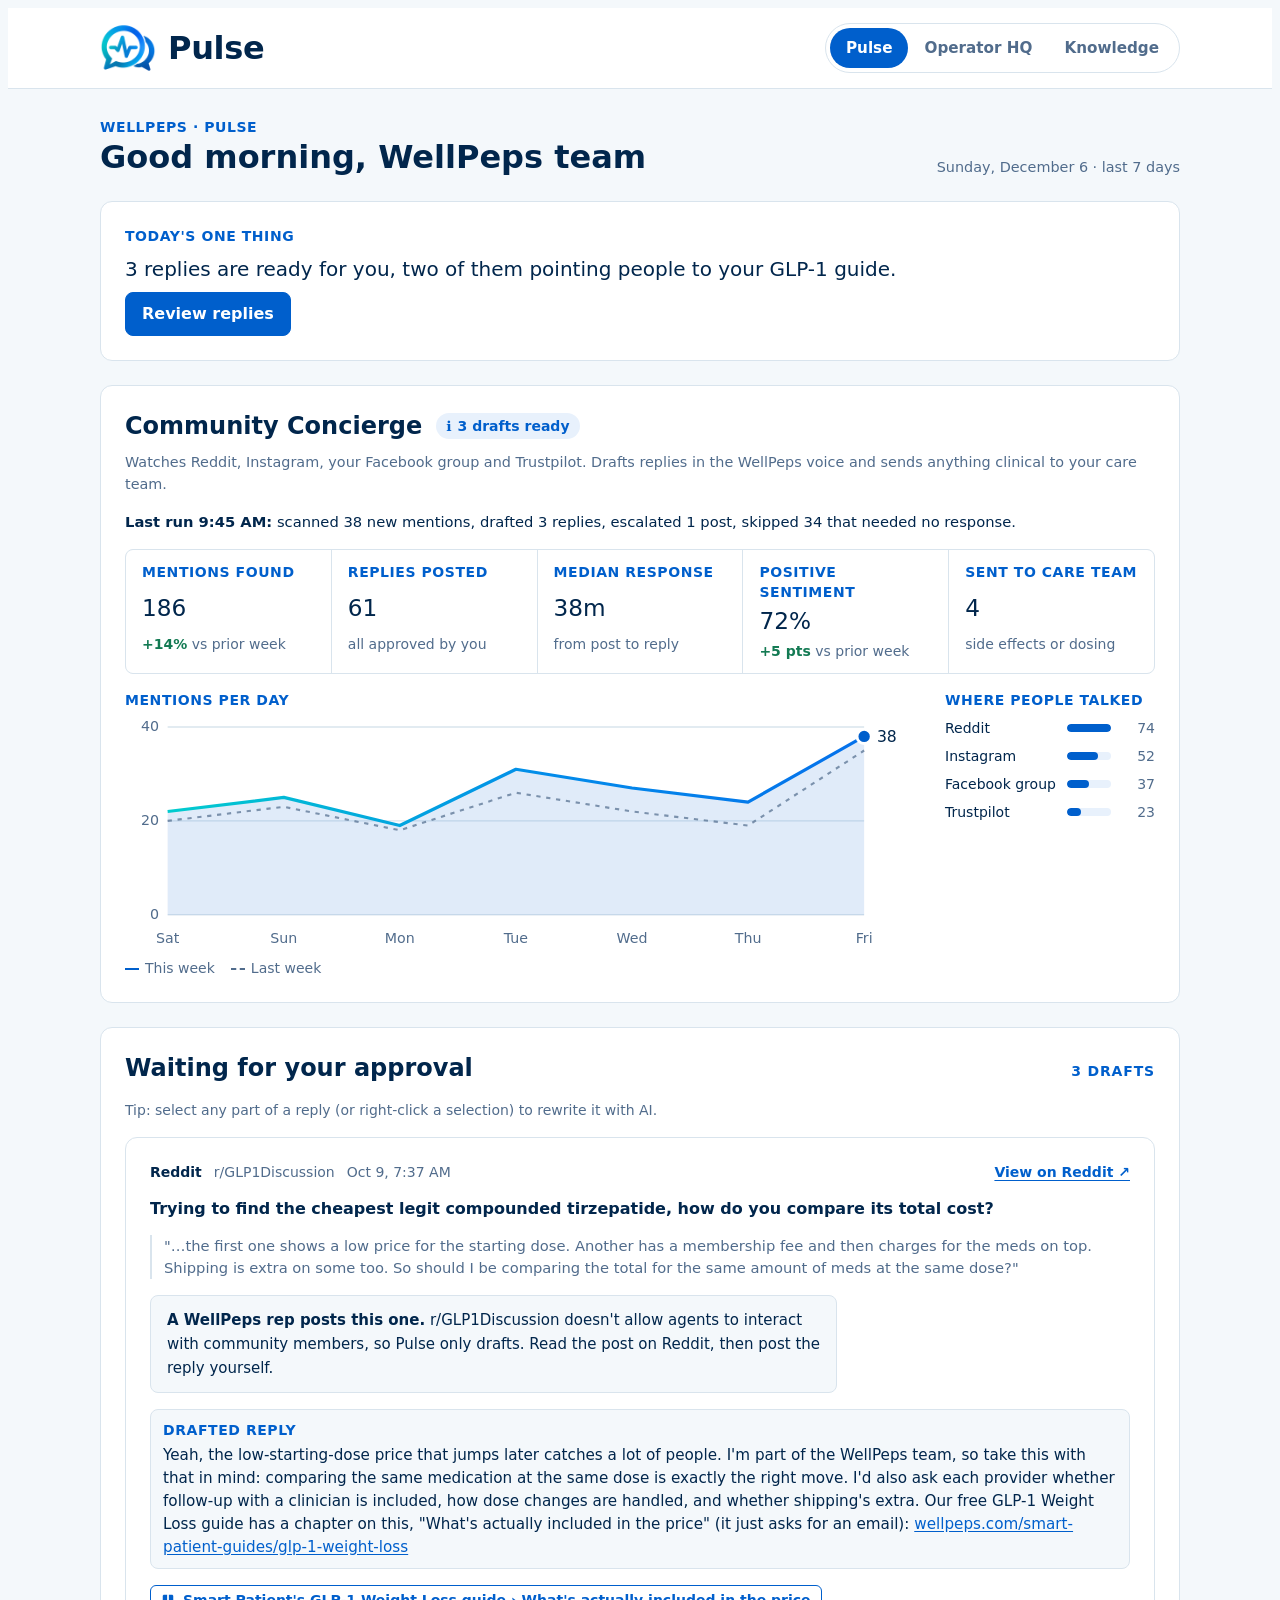
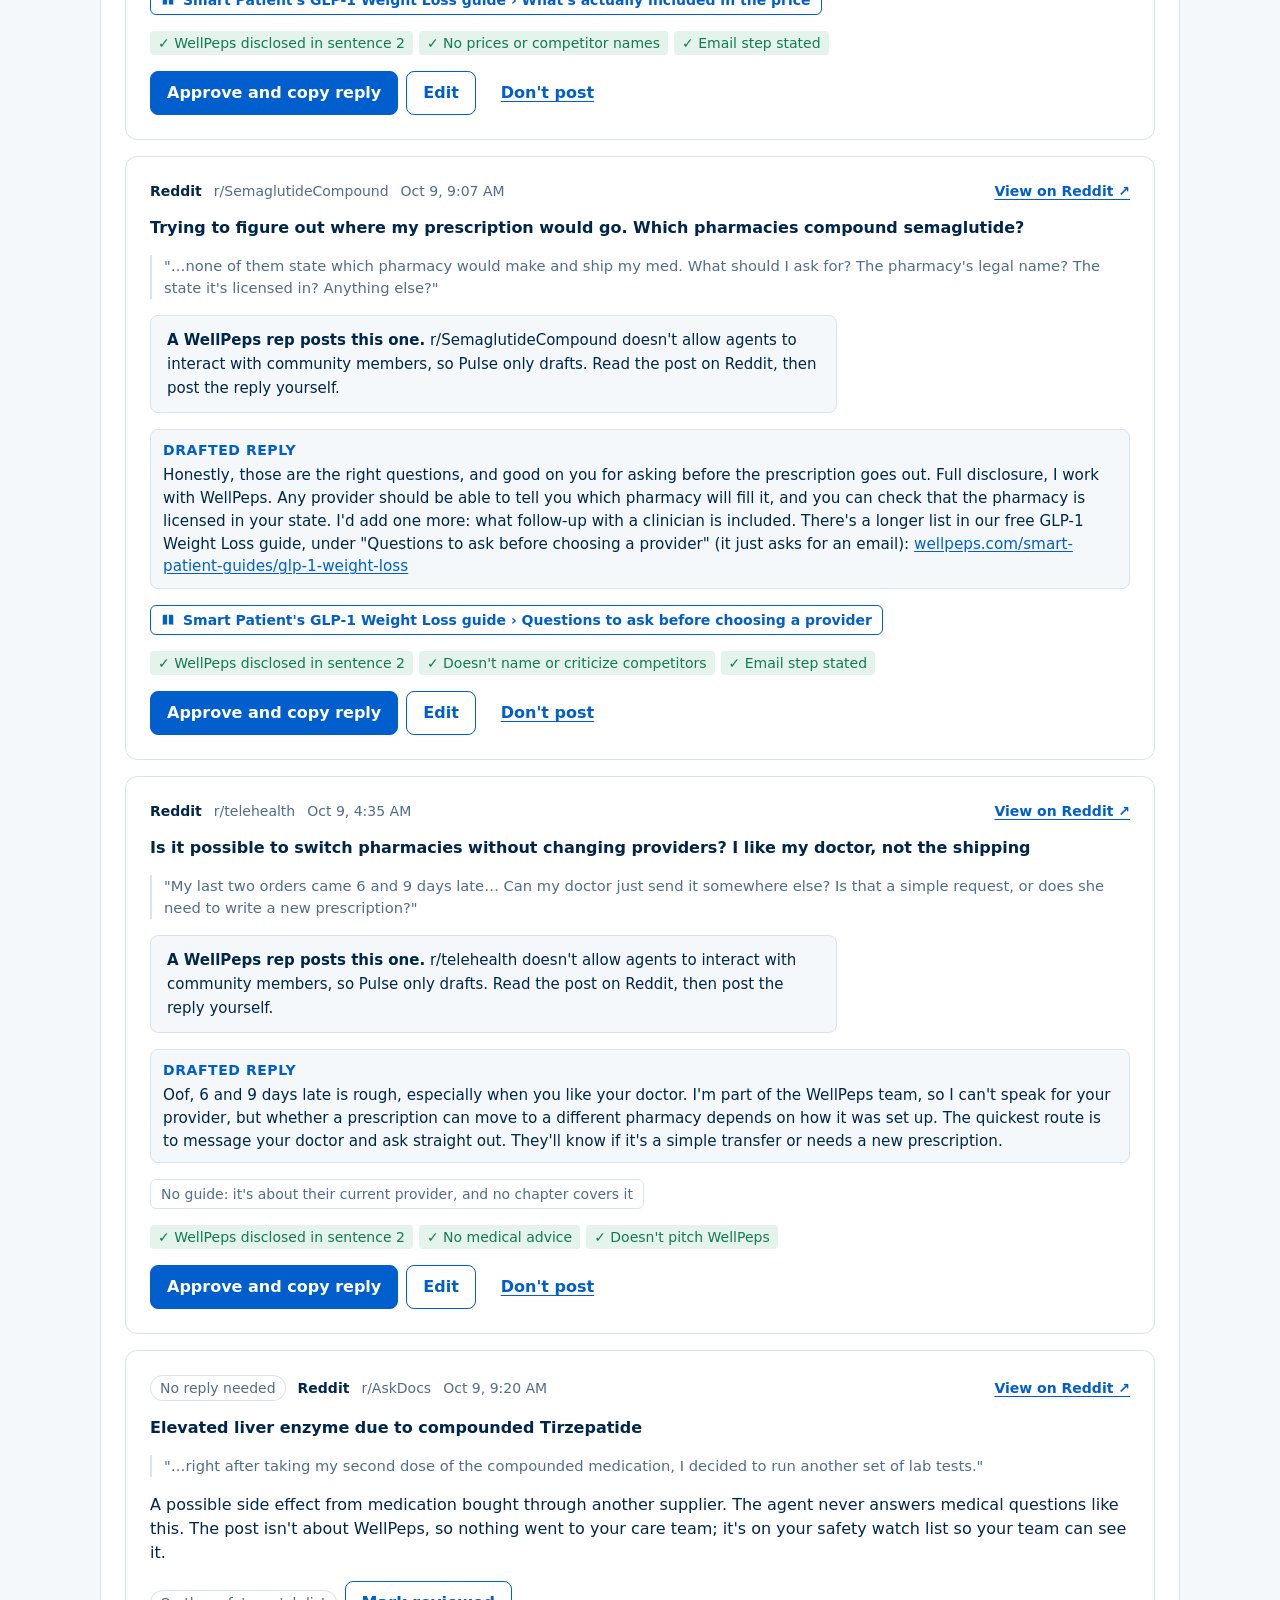
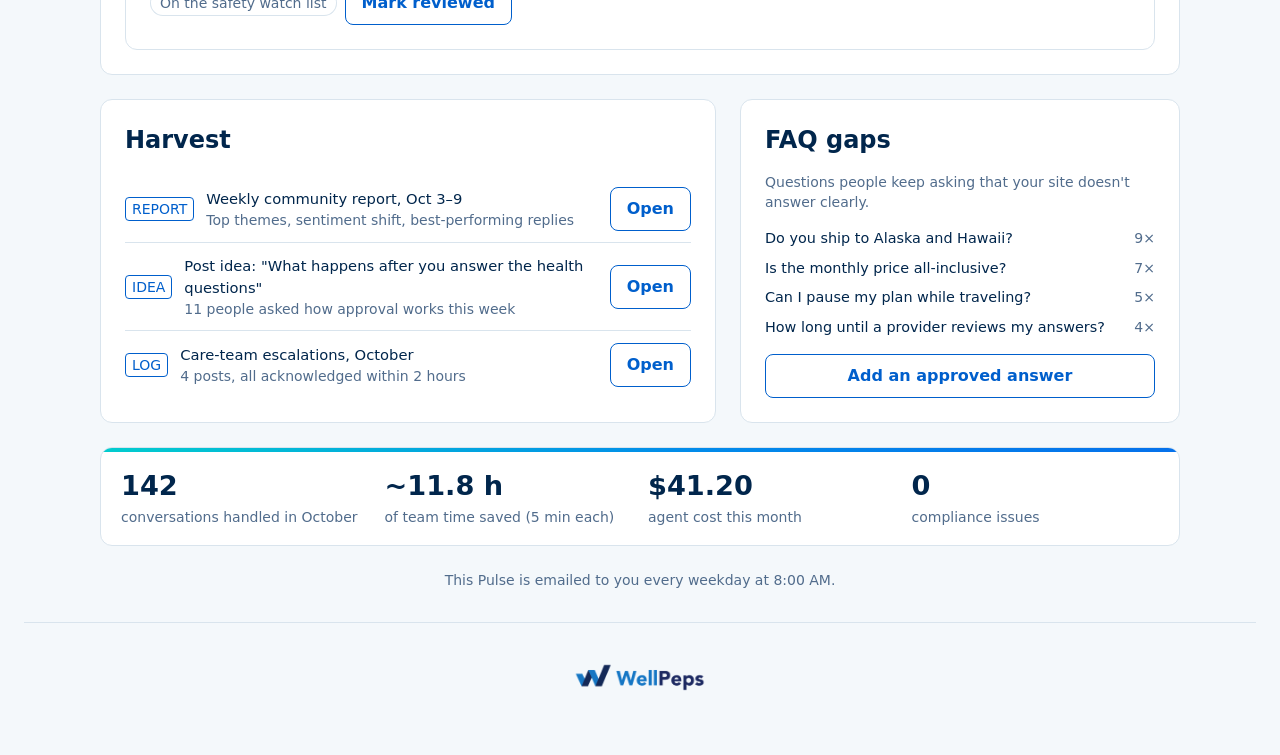
==== design/pulse-dashboard/index.html @ 33489ac6 "docs(design): Pulse brand assets and dashboard design prototype - images/logo: Pulse logos and the P" ====
<!doctype html>
<html lang="en">
<head>
<meta charset="utf-8">
<link rel="icon" href="favicon.ico" sizes="any">
<link rel="icon" type="image/png" sizes="32x32" href="favicon-32.png">
<link rel="icon" type="image/png" sizes="16x16" href="favicon-16.png">
<meta name="viewport" content="width=device-width, initial-scale=1, viewport-fit=cover">
<title>WellPeps Pulse</title>
<style>
/* Layout: app shell — top bar with view switch; client Pulse reads top-down (one thing → agent → approvals → harvest → value); operator HQ is a triage table. */
:root {
  /* Pulse Brand Style Guide v1.0 (Oct 2026), applied palette + type. Light-only: the guide defines no dark palette. */
  --bg: #F4F8FB; --surface: #FFFFFF; --ink: #01264C; --muted: #516C8C;
  --line: #D9E4ED; --input-border: #6B7F95;
  --accent: #005FCC; --accent-hover: #004DA6; --accent-press: #003B80; --accent-soft: #E8F1FC; --accent-ink: #FFFFFF;
  --ok: #137A53; --ok-soft: #E4F3EC; --warn: #8A5700; --warn-soft: #FBF1DF; --bad: #B42318; --bad-soft: #FCEAE8;
  --info: #005FCC; --info-soft: #E8F1FC; --code-bg: #EEF3F8; --logo-bg: transparent;
  --brand-gradient: linear-gradient(90deg, #02CCCE 0%, #028BEA 55%, #0571EB 100%);
  --f-display: "Segoe UI", system-ui, -apple-system, BlinkMacSystemFont, sans-serif;
  --f-body: var(--f-display);
  --f-mono: var(--f-display);
  --r: 12px; --r-control: 8px;
  color-scheme: light;
}

* { box-sizing: border-box; }
[hidden] { display: none !important; }
body { background: var(--bg); color: var(--ink); font-family: var(--f-body); font-size: 16px; line-height: 1.5; padding-inline: 16px; padding-block: 0 48px; }
.wrap { max-width: 1080px; margin-inline: auto; display: grid; gap: 20px; }
h1, h2, h3 { font-family: var(--f-display); text-wrap: balance; margin: 0; line-height: 1.15; }
h2 { font-size: 1.5rem; line-height: 2rem; font-weight: 600; }
p { margin: 0; }
.label { font-size: .72rem; letter-spacing: .08em; text-transform: uppercase; color: var(--muted); font-weight: 600; }
.mono, .num { font-family: var(--f-mono); font-variant-numeric: tabular-nums; }
button { font: inherit; cursor: pointer; }
:focus-visible { outline: 2px solid var(--accent); outline-offset: 2px; box-shadow: 0 0 0 2px #FFFFFF; }

/* Top bar */
.top { position: sticky; top: env(safe-area-inset-top, 0px); z-index: 5; background: var(--bg); border-bottom: 1px solid var(--line); margin-inline: -16px; padding: 12px 16px; }
.top-in { max-width: 1080px; margin-inline: auto; display: flex; flex-wrap: wrap; align-items: center; gap: 12px 20px; }
.brand { display: flex; align-items: center; gap: 10px; font-family: var(--f-display); font-weight: 700; font-size: 1.1rem; }
.logo { display: inline-flex; background: var(--logo-bg); border-radius: 6px; padding: 3px 6px; }
.logo img { height: 26px; width: auto; display: block; }
.prod { display: inline-flex; align-items: center; gap: 7px; font-family: var(--f-display); font-weight: 600; font-size: 1.05rem; color: var(--ink); padding-left: 10px; border-left: 1px solid var(--line); }
.prod img { width: 26px; height: 26px; display: block; }
/* Operator HQ */
.hq-grid { display: grid; grid-template-columns: minmax(0, 1.5fr) minmax(0, 1fr); gap: 20px; }
@media (max-width: 860px) { .hq-grid { grid-template-columns: 1fr; } }
.agents { display: grid; gap: 12px; }
.agent { border: 1px solid var(--line); border-radius: 8px; padding: 14px 16px; display: grid; gap: 10px; }
.agent.sev-warn { border-left: 4px solid var(--warn); }
.agent.sev-ok { border-left: 4px solid var(--ok); }
.agent-top { display: flex; flex-wrap: wrap; align-items: center; gap: 8px 12px; }
.agent-top h3 { font-size: 1rem; }
.agent-top .row { margin-left: auto; }
.facts { display: grid; grid-template-columns: repeat(auto-fit, minmax(130px, 1fr)); gap: 8px 16px; font-size: .85rem; }
.facts dt { font-size: .7rem; letter-spacing: .06em; text-transform: uppercase; color: var(--muted); font-weight: 600; }
.facts dd { margin: 0; }
.mode { display: inline-flex; border: 1px solid var(--line); border-radius: 8px; overflow: hidden; font-size: .8rem; }
.mode button { border: 0; border-right: 1px solid var(--line); background: var(--surface); color: var(--muted); padding: 5px 10px; }
.mode button:last-child { border-right: 0; }
.mode button[aria-pressed="true"] { background: var(--accent-soft); color: var(--accent); font-weight: 600; }
.target { display: grid; gap: 6px; }
.target .bar { height: 8px; }
.target .t { display: flex; justify-content: space-between; font-size: .85rem; }
.rules { margin: 0; padding: 0; list-style: none; display: grid; gap: 8px; font-size: .88rem; }
.rules li { display: grid; grid-template-columns: 18px minmax(0, 1fr); gap: 8px; }
.rules li::before { content: "✓"; color: var(--ok); font-weight: 700; }
.rules li.hold::before { content: "!"; color: var(--warn); }
.switch { margin-left: auto; display: inline-flex; background: var(--surface); border: 1px solid var(--line); border-radius: 99px; padding: 3px; }
.switch button { border: 0; background: transparent; color: var(--muted); padding: 6px 14px; border-radius: 99px; font-weight: 500; font-size: .88rem; }
.switch button[aria-selected="true"] { background: var(--accent); color: var(--accent-ink); }

/* Pulse header */
.hello { display: flex; flex-wrap: wrap; align-items: end; justify-content: space-between; gap: 8px 24px; padding-top: 28px; }
.hello h1 { font-size: clamp(1.7rem, 4vw, 2.3rem); font-weight: 700; }
.hello .meta { color: var(--muted); font-size: .9rem; }

/* The one thing */
.onething { background: var(--surface); border: 1px solid var(--line); border-left: 4px solid var(--warn); border-radius: var(--r); padding: 18px 20px; display: grid; gap: 10px; }
.onething p.big { font-family: var(--f-display); font-size: 1.25rem; font-weight: 500; line-height: 1.3; }
.onething .actions { display: flex; flex-wrap: wrap; gap: 8px; }

.btn { border: 1px solid var(--line); background: var(--surface); color: var(--ink); padding: 7px 14px; border-radius: 8px; font-weight: 500; font-size: .88rem; }
.btn:hover { border-color: var(--accent); }
.btn.primary { background: var(--accent); border-color: var(--accent); color: var(--accent-ink); }
.btn.ghost { border-color: transparent; background: transparent; color: var(--muted); }
.btn.ghost:hover { color: var(--bad); }

/* Agent card */
.panel { background: var(--surface); border: 1px solid var(--line); border-radius: var(--r); padding: 20px; display: grid; gap: 18px; min-width: 0; }
.agent-head { display: flex; flex-wrap: wrap; align-items: center; gap: 10px 14px; }
.agent-head .sub { color: var(--muted); font-size: .9rem; flex-basis: 100%; }
.pill { display: inline-flex; align-items: center; gap: 6px; font-size: .78rem; font-weight: 600; padding: 3px 10px; border-radius: 99px; white-space: nowrap; }
.pill::before { content: ""; width: 7px; height: 7px; border-radius: 50%; background: currentColor; }
.pill.ok { color: var(--ok); background: var(--ok-soft); }
.pill.warn { color: var(--warn); background: var(--warn-soft); }
.pill.bad { color: var(--bad); background: var(--bad-soft); }
.lastrun { font-size: .92rem; }
.lastrun b { font-weight: 600; }

.kpis { display: grid; grid-template-columns: repeat(auto-fit, minmax(150px, 1fr)); gap: 1px; background: var(--line); border: 1px solid var(--line); border-radius: 8px; overflow: hidden; }
.kpi { background: var(--surface); padding: 12px 14px; display: grid; gap: 2px; }
.kpi .v { font-family: var(--f-mono); font-variant-numeric: tabular-nums; font-size: 1.45rem; font-weight: 500; }
.kpi .d { font-size: .78rem; color: var(--muted); }
.kpi .d .up { color: var(--ok); font-weight: 600; }

.trend { display: grid; grid-template-columns: minmax(0, 1fr) auto; gap: 16px 28px; align-items: start; }
@media (max-width: 720px) { .trend { grid-template-columns: 1fr; } }
.chart svg { width: 100%; height: auto; display: block; }
.chart .axis { fill: var(--muted); font-family: var(--f-mono); font-size: 10px; }
.chart .grid { stroke: var(--line); stroke-width: 1; }
.chart .prev { fill: none; stroke: var(--muted); stroke-width: 1.5; stroke-dasharray: 3 4; opacity: .7; }
.chart .cur { fill: none; stroke: var(--accent); stroke-width: 2.25; stroke-linejoin: round; }
.chart .area { fill: var(--accent); opacity: .12; }
.chart .end { fill: var(--accent); stroke: var(--surface); stroke-width: 2; }
.chart .endlbl { fill: var(--ink); font-family: var(--f-mono); font-size: 11px; font-weight: 500; }
.legend { display: flex; gap: 16px; font-size: .78rem; color: var(--muted); margin-top: 6px; }
.legend i { display: inline-block; width: 14px; height: 0; border-top: 2px solid var(--accent); vertical-align: middle; margin-right: 6px; }
.legend i.p { border-top: 2px dashed var(--muted); }

.channels { display: grid; gap: 8px; min-width: 210px; }
.ch { display: grid; grid-template-columns: 112px 1fr 34px; gap: 10px; align-items: center; font-size: .85rem; }
.bar { height: 8px; background: var(--accent-soft); border-radius: 99px; overflow: hidden; }
.bar span { display: block; height: 100%; background: var(--accent); border-radius: 99px; }
.ch .num { text-align: right; color: var(--muted); }

/* Approvals */
.section-head { display: flex; flex-wrap: wrap; align-items: baseline; justify-content: space-between; gap: 6px 16px; }
.section-head .label { letter-spacing: .06em; }
.queue { display: grid; gap: 12px; }
.item { border: 1px solid var(--line); border-radius: 8px; padding: 14px 16px; display: grid; gap: 10px; background: var(--surface); }
.item.done { opacity: .55; }
.src { display: flex; flex-wrap: wrap; gap: 6px 12px; align-items: center; font-size: .82rem; color: var(--muted); }
.src b { color: var(--ink); font-weight: 600; }
.quote { font-size: .92rem; color: var(--muted); border-left: 2px solid var(--line); padding-left: 12px; }
.draft { font-size: .95rem; background: var(--accent-soft); border-radius: 6px; padding: 10px 12px; }
.draft textarea { width: 100%; min-height: 110px; font: inherit; color: var(--ink); background: var(--surface); border: 1px solid var(--line); border-radius: 6px; padding: 8px; resize: vertical; }
.draft a { color: var(--accent); font-weight: 500; text-decoration: underline; text-underline-offset: 2px; overflow-wrap: anywhere; }
.guide { display: inline-flex; align-items: center; gap: 8px; justify-self: start; font-size: .82rem; font-weight: 600; color: var(--accent); border: 1px solid var(--accent); border-radius: 6px; padding: 4px 10px; }
.guide svg { width: 14px; height: 14px; flex: none; }
.guide.none { color: var(--muted); border-color: var(--line); font-weight: 500; }
.checks { display: flex; flex-wrap: wrap; gap: 6px; }
.chk { font-size: .74rem; font-weight: 500; color: var(--ok); background: var(--ok-soft); padding: 2px 8px; border-radius: 4px; }
.row { display: flex; flex-wrap: wrap; gap: 8px; align-items: center; }
.status { font-size: .85rem; font-weight: 600; color: var(--ok); }
.status.rej { color: var(--muted); }

.flag { border: 1px solid var(--line); border-left: 4px solid var(--bad); border-radius: 8px; padding: 14px 16px; display: grid; gap: 8px; background: var(--surface); }
.flag .quote { border-left-color: var(--bad-soft); }

/* Harvest + value */
.split { display: grid; grid-template-columns: minmax(0, 1.4fr) minmax(0, 1fr); gap: 20px; }
@media (max-width: 820px) { .split { grid-template-columns: 1fr; } }
.harvest { list-style: none; margin: 0; padding: 0; display: grid; }
.harvest li { display: grid; grid-template-columns: auto minmax(0, 1fr) auto; gap: 12px; align-items: center; padding: 11px 0; border-top: 1px solid var(--line); }
.harvest li:first-child { border-top: 0; }
.kind { font-family: var(--f-mono); font-size: .7rem; color: var(--accent); border: 1px solid var(--accent); padding: 1px 6px; border-radius: 4px; text-transform: uppercase; }
.harvest .t { font-weight: 500; font-size: .92rem; }
.harvest .s { font-size: .8rem; color: var(--muted); }
.gaps { display: grid; gap: 8px; }
.gap { display: grid; grid-template-columns: minmax(0, 1fr) auto; gap: 10px; font-size: .9rem; }
.gap .num { color: var(--muted); font-size: .82rem; }

.value { display: grid; grid-template-columns: repeat(auto-fit, minmax(160px, 1fr)); gap: 16px; padding: 18px 20px; border-radius: var(--r); background: var(--accent-soft); }
.value .v { font-family: var(--f-display); font-size: 1.7rem; font-weight: 700; color: var(--accent); }
.value .k { font-size: .82rem; color: var(--muted); }
.digest { font-size: .85rem; color: var(--muted); text-align: center; }

/* Operator */
.ops-sum { display: grid; grid-template-columns: repeat(auto-fit, minmax(150px, 1fr)); gap: 12px; }
.ops-sum .panel { padding: 14px 16px; gap: 2px; }
.ops-sum .v { font-family: var(--f-mono); font-size: 1.5rem; font-variant-numeric: tabular-nums; }
.ops-sum .v.bad { color: var(--bad); } .ops-sum .v.warn { color: var(--warn); }
.tbl { overflow-x: auto; border: 1px solid var(--line); border-radius: var(--r); background: var(--surface); }
table { width: 100%; border-collapse: collapse; font-size: .9rem; min-width: 720px; }
th { text-align: left; font-size: .72rem; letter-spacing: .06em; text-transform: uppercase; color: var(--muted); font-weight: 600; padding: 10px 14px; border-bottom: 1px solid var(--line); }
td { padding: 12px 14px; border-top: 1px solid var(--line); vertical-align: top; }
tr:first-child td { border-top: 0; }
td.num, th.num { text-align: right; }
td .s { display: block; font-size: .8rem; color: var(--muted); }
tr.sev-bad td:first-child { box-shadow: inset 4px 0 0 var(--bad); }
tr.sev-warn td:first-child { box-shadow: inset 4px 0 0 var(--warn); }
tr.sev-ok td:first-child { box-shadow: inset 4px 0 0 var(--ok); }
.linkish { background: none; border: 0; padding: 0; color: var(--accent); font-weight: 600; text-decoration: underline; text-underline-offset: 3px; }
pre { margin: 0; background: var(--code-bg); border: 1px solid var(--line); border-radius: 8px; padding: 14px 16px; overflow-x: auto; font-family: var(--f-mono); font-size: .8rem; line-height: 1.6; color: var(--ink); }
.note { font-size: .88rem; color: var(--muted); max-width: 68ch; }

.toast { position: fixed; left: 50%; bottom: calc(20px + env(safe-area-inset-bottom, 0px)); transform: translateX(-50%); background: var(--ink); color: var(--bg); padding: 10px 16px; border-radius: 8px; font-size: .9rem; max-width: calc(100% - 32px); }
@media (prefers-reduced-motion: no-preference) { .toast { transition: opacity .2s; } }

.open { margin-left: auto; color: var(--accent); font-weight: 600; font-size: .82rem; text-decoration: none; white-space: nowrap; }
.open:hover { text-decoration: underline; text-underline-offset: 3px; }
.post-title { color: var(--ink); font-weight: 600; font-size: 1rem; line-height: 1.35; text-decoration: none; }
.post-title:hover { color: var(--accent); text-decoration: underline; text-underline-offset: 3px; }
td .post-title { font-size: .9rem; }
/* Site nav */
.switch a { display: inline-block; text-decoration: none; color: var(--muted); padding: 6px 14px; border-radius: 99px; font-weight: 500; font-size: .88rem; }
.switch a[aria-current="page"] { background: var(--accent); color: var(--accent-ink); }
.switch a:not([aria-current="page"]):hover { color: var(--ink); }
.crumb { color: var(--accent); font-weight: 600; text-decoration: underline; text-underline-offset: 3px; }

/* Knowledge */
.hello .lede { color: var(--muted); max-width: 60ch; margin-top: 6px; }
.stats { display: flex; gap: 20px; flex-wrap: wrap; }
.stats div { display: grid; }
.stats b { font-family: var(--f-mono); font-size: 1.3rem; font-weight: 500; }
.stats span { font-size: .78rem; color: var(--muted); }
.btn[disabled] { opacity: .5; cursor: not-allowed; }
input, select, textarea { font: inherit; color: inherit; }
.drop { border: 2px dashed var(--line); border-radius: var(--r); padding: 28px 20px; display: grid; justify-items: center; gap: 10px; text-align: center; background: var(--bg); transition: border-color .15s, background .15s; cursor: pointer; }
.drop.over { border-color: var(--accent); background: var(--accent-soft); }
.drop svg { width: 40px; height: 40px; color: var(--accent); }
.drop p.big { font-family: var(--f-display); font-size: 1.15rem; font-weight: 500; }
.drop .types { font-size: .82rem; color: var(--muted); }
.sr { position: absolute; width: 1px; height: 1px; overflow: hidden; clip: rect(0 0 0 0); white-space: nowrap; }
.staged { display: grid; gap: 14px; }
.doc { border: 1px solid var(--line); border-radius: 8px; padding: 16px; display: grid; gap: 14px; background: var(--surface); }
.doc-head { display: flex; flex-wrap: wrap; align-items: center; gap: 8px 12px; }
.doc-head .name { font-weight: 600; overflow-wrap: anywhere; min-width: 0; }
.ext { font-family: var(--f-mono); font-size: .7rem; text-transform: uppercase; color: var(--accent); border: 1px solid var(--accent); padding: 1px 6px; border-radius: 4px; }
.doc-head .size { font-size: .8rem; color: var(--muted); }
.doc-head .btn.ghost { margin-left: auto; }
.fields { display: grid; grid-template-columns: repeat(auto-fit, minmax(220px, 1fr)); gap: 14px 18px; }
.field { display: grid; gap: 6px; min-width: 0; align-content: start; }
.field > label, .field > .flabel { font-size: .82rem; font-weight: 600; }
.field .hint { font-size: .78rem; color: var(--muted); }
.field select, .field input[type="text"], .field input[type="date"], .field textarea { width: 100%; background: var(--surface); border: 1px solid var(--line); border-radius: 6px; padding: 7px 9px; }
.field textarea { min-height: 70px; resize: vertical; }
.wide { grid-column: 1 / -1; }
.seg { display: inline-flex; flex-wrap: wrap; border: 1px solid var(--line); border-radius: 8px; overflow: hidden; justify-self: start; }
.seg label { display: flex; align-items: center; gap: 6px; padding: 6px 10px; font-size: .85rem; cursor: pointer; border-right: 1px solid var(--line); }
.seg label:last-child { border-right: 0; }
.seg input { accent-color: var(--accent); margin: 0; }
.seg label:has(input:checked) { background: var(--accent-soft); color: var(--accent); font-weight: 600; }
.chips { display: flex; flex-wrap: wrap; gap: 6px; }
.chips label { display: inline-flex; align-items: center; gap: 6px; border: 1px solid var(--line); border-radius: 99px; padding: 4px 10px; font-size: .82rem; cursor: pointer; }
.chips input { accent-color: var(--accent); margin: 0; }
.chips label:has(input:checked) { border-color: var(--accent); background: var(--accent-soft); }
.doc-foot { display: flex; flex-wrap: wrap; align-items: center; gap: 10px; }
.doc-foot .warnmsg { font-size: .82rem; color: var(--warn); }
.lib-tools { display: flex; flex-wrap: wrap; gap: 8px; align-items: center; justify-content: space-between; }
.filter { display: flex; flex-wrap: wrap; gap: 6px; }
.filter button { border: 1px solid var(--line); background: var(--surface); padding: 4px 10px; border-radius: 99px; font-size: .82rem; color: var(--muted); }
.filter button[aria-pressed="true"] { border-color: var(--accent); color: var(--accent); background: var(--accent-soft); font-weight: 600; }
.pill.info { color: var(--info); background: var(--info-soft); }
.pill.muted { color: var(--muted); background: var(--bg); }
.auth { font-size: .76rem; font-weight: 600; padding: 2px 8px; border-radius: 4px; white-space: nowrap; }
.auth.must { color: var(--accent-ink); background: var(--accent); }
.auth.ref { color: var(--accent); border: 1px solid var(--accent); }
.auth.ex { color: var(--muted); border: 1px dashed var(--muted); }
.changes { display: grid; gap: 12px; }
.change { border-left: 3px solid var(--info); padding-left: 12px; display: grid; gap: 4px; font-size: .9rem; }
.change.warn { border-left-color: var(--warn); }
.change .src { font-size: .78rem; color: var(--muted); }
.order { margin: 0; padding-left: 20px; display: grid; gap: 6px; font-size: .9rem; }
.gcards { display: grid; grid-template-columns: repeat(auto-fit, minmax(200px, 1fr)); gap: 10px; }
.gcard { border: 1px solid var(--line); border-radius: 8px; padding: 12px; display: grid; gap: 6px; }
.gcard b { font-size: .9rem; }
.gcard .s { font-size: .78rem; color: var(--muted); }
@media (prefers-reduced-motion: reduce) { .drop { transition: none; } }

/* ---- Pulse style guide: components (later rules win) ---- */
.hello h1 { font-size: 2rem; line-height: 2.5rem; font-weight: 700; }
.panel { border-radius: var(--r); padding: 24px; gap: 16px; }
.onething { border-radius: var(--r); padding: 24px; }
.btn { display: inline-flex; align-items: center; justify-content: center; min-height: 44px; padding: 0 16px; border-radius: var(--r-control); font-size: 1rem; line-height: 1.5rem; font-weight: 600; text-decoration: none; border: 1px solid var(--accent); background: var(--surface); color: var(--accent); }
.btn:hover { border-color: var(--accent-hover); color: var(--accent-hover); background: var(--accent-soft); }
.btn:active { border-color: var(--accent-press); color: var(--accent-press); }
.btn.primary { background: var(--accent); border-color: var(--accent); color: #FFFFFF; }
.btn.primary:hover { background: var(--accent-hover); border-color: var(--accent-hover); color: #FFFFFF; }
.btn.primary:active { background: var(--accent-press); border-color: var(--accent-press); }
.btn.ghost { border-color: transparent; background: transparent; color: var(--accent); text-decoration: underline; text-underline-offset: 3px; }
.btn.ghost:hover { background: transparent; color: var(--bad); }
.btn[disabled] { background: var(--line); border-color: var(--line); color: var(--muted); }
.switch { padding: 4px; }
.switch a { min-height: 40px; display: inline-flex; align-items: center; padding: 0 16px; font-size: .95rem; font-weight: 600; }
.switch a[aria-current="page"] { background: var(--accent); color: #FFFFFF; }
.top { background: var(--surface); }
.prod img { width: 32px; height: 32px; }
.open, .crumb, .linkish { color: var(--accent); text-decoration: underline; text-underline-offset: 3px; }
.post-title { color: var(--ink); }
.post-title:hover { color: var(--accent); }
.draft { background: var(--bg); border: 1px solid var(--line); border-radius: var(--r-control); }
.item, .flag, .agent, .doc { border-radius: var(--r); }
.field select, .field input[type="text"], .field input[type="date"], .field textarea { border-color: var(--input-border); border-radius: var(--r-control); font-size: 1rem; padding: 12px; }
.chk { color: var(--ok); background: var(--ok-soft); }
.chart .cur { stroke: url(#pulseGrad); }
.value { background: var(--surface); border: 1px solid var(--line); position: relative; overflow: hidden; }
.value::before { content: ""; position: absolute; inset: 0 0 auto 0; height: 4px; background: var(--brand-gradient); }
.value .v { color: var(--ink); }
.label { font-size: .75rem; }

/* ---- header lockup + footer (Pulse style guide: full lockup >= 360px visible width; smaller -> icon + live text) ---- */
.top { position: static; padding: 8px 16px; }
.brand { display: inline-flex; align-items: center; text-decoration: none; color: var(--ink); }
.brand .lockup { width: 389px; height: auto; display: block; }
.brand-compact { display: none; align-items: center; gap: 10px; font-size: 1.75rem; font-weight: 700; line-height: 1; }
.brand-compact img { width: 48px; height: 48px; }
.top-in { justify-content: space-between; }
.switch { margin-left: 0; }
@media (max-width: 640px) {
  .brand .lockup { display: none; }
  .brand-compact { display: inline-flex; }
}
.site-foot { display: flex; justify-content: center; padding-block: 40px 8px; margin-top: 32px; border-top: 1px solid var(--line); }
.site-foot img { height: 28px; width: auto; display: block; }

/* ---- Pulse style guide audit fixes (all 14 pages, v1.0) ---- */
/* p.3 + p.12: product header = icon + live-text Pulse label */
.top { padding: 12px 16px; }
.brand { display: inline-flex; align-items: center; gap: 12px; text-decoration: none; color: var(--ink); }
.brand img { width: 56px; height: 56px; display: block; }
.brand .wordmark { font-size: 2rem; line-height: 2.5rem; font-weight: 700; letter-spacing: -.01em; color: var(--ink); }
/* p.8: smallest type role is 14/20 */
.label { font-size: .875rem; line-height: 1.25rem; color: var(--accent); font-weight: 600; letter-spacing: .04em; }
.note, .hint, .digest, td .s, .s, .src, .size, .types, .k, .kpi .d, .change .src, .field .hint, .legend, .ch, .gap .num, .gap .mono, th, .chk, .pill, .auth, .ext, .guide, .harvest .s, .facts, .facts dt, .meta, .open, .doc-foot .warnmsg { font-size: .875rem; line-height: 1.25rem; }
th, .facts dt { letter-spacing: .04em; }
.hint { color: var(--muted); }
/* p.10: 4px spacing scale, 24px card padding, 16px content gaps */
.wrap { gap: 24px; }
.split, .hq-grid, .trend { gap: 24px; }
.item, .flag, .agent, .doc { padding: 24px; gap: 16px; }
.queue, .agents, .staged { gap: 16px; }
.kpi { padding: 12px 16px; }
td { padding: 12px 16px; } th { padding: 12px 16px; }
/* p.10: semantic status = text label + familiar icon */
.pill::before { content: none; }
.pill.ok::before { content: "\2713"; } .pill.warn::before { content: "!"; font-weight: 700; } .pill.bad::before { content: "\00D7"; font-weight: 700; } .pill.info::before { content: "\2139"; }
.pill::before { width: auto; height: auto; border-radius: 0; background: none; }
/* p.10: errors connected, not color alone */
.doc-foot .warnmsg { color: var(--bad); font-weight: 600; }
.field input[aria-invalid="true"] { border-color: var(--bad); border-width: 2px; }
/* p.11: 44px targets */
.mode button, .filter button, .seg label, .chips label { min-height: 44px; display: inline-flex; align-items: center; }
.mode button { padding: 0 16px; font-size: .875rem; }
.filter button { padding: 0 16px; font-size: .875rem; }
.value .k, .drop .types, .stats span, .target .t span, .target .t .mono, .harvest .kind, .gcard .s { font-size: .875rem; line-height: 1.25rem; }

/* ---- calm status system: color only for things someone must act on ---- */
.pill:not(.ok):not(.warn):not(.bad):not(.info) { color: var(--muted); background: var(--surface); box-shadow: inset 0 0 0 1px var(--line); font-weight: 500; }
.onething { border-left: 1px solid var(--line); }
.flag { border-left: 1px solid var(--line); }
.flag .quote { border-left-color: var(--line); }
.agent { border-left: 1px solid var(--line); }
tr td:first-child { box-shadow: none; }
.change { border-left: 0; padding-left: 0; }
.rules li.info::before { content: "\2139"; color: var(--accent); font-weight: 600; }

/* ---- AI rewrite: selection bubble + menu ---- */
.rw-bubble { position: fixed; z-index: 20; min-height: 36px; padding: 0 14px; border: 0; border-radius: var(--r-control); background: var(--ink); color: var(--surface); font: inherit; font-size: .875rem; font-weight: 600; box-shadow: 0 4px 16px rgb(1 38 76 / .2); cursor: pointer; }
.rw-bubble:hover { background: var(--accent-press); }
.rw-menu { position: fixed; z-index: 21; width: min(380px, calc(100vw - 16px)); max-height: calc(100vh - 16px); overflow: auto; background: var(--surface); border: 1px solid var(--line); border-radius: var(--r); padding: 16px; display: grid; gap: 12px; box-shadow: 0 12px 32px rgb(1 38 76 / .16); }
.rw-title { font-weight: 600; }
.rw-quote { color: var(--muted); font-size: .875rem; line-height: 1.25rem; background: var(--bg); border-radius: var(--r-control); padding: 8px 12px; }
.rw-opts { display: flex; flex-wrap: wrap; gap: 8px; }
.rw-opt { min-height: 40px; padding: 0 14px; border: 1px solid var(--input-border); border-radius: 99px; background: var(--surface); color: var(--ink); font: inherit; font-size: .875rem; font-weight: 600; cursor: pointer; }
.rw-opt:hover { border-color: var(--accent); color: var(--accent); background: var(--accent-soft); }
.rw-custom { display: flex; gap: 8px; }
.rw-custom input { flex: 1; min-width: 0; min-height: 44px; border: 1px solid var(--input-border); border-radius: var(--r-control); padding: 0 12px; font: inherit; font-size: .9375rem; color: var(--ink); background: var(--surface); }
.rw-label { font-size: .875rem; font-weight: 600; color: var(--muted); }
.rw-result { background: var(--bg); border: 1px solid var(--line); border-radius: var(--r-control); padding: 12px; }
.rw-hint, .rw-status { font-size: .875rem; line-height: 1.25rem; color: var(--muted); }
.rw-error { color: var(--bad); font-size: .875rem; font-weight: 600; }
.rw-actions { display: flex; flex-wrap: wrap; gap: 8px; }
.queue-tip { font-size: .875rem; color: var(--muted); }

/* ---- human-posting notice (communities that don't allow agent replies) ---- */
.human-note { font-size: .9375rem; line-height: 1.5rem; color: var(--ink); background: var(--bg); border: 1px solid var(--line); border-radius: var(--r-control); padding: 12px 16px; max-width: 72ch; }
.human-note b { font-weight: 600; }
.item.done .act .btn { opacity: 1; }
</style>
</head>
<body>

<header class="top">
  <div class="top-in">
    <a class="brand" href="#pulse" aria-label="Pulse home">
      <img src="pulse-icon.png" alt="" width="56" height="56">
      <span class="wordmark">Pulse</span>
    </a>
    <nav class="switch" aria-label="WellPeps Pulse">
      <a href="#pulse" data-nav="pulse" aria-current="page">Pulse</a>
      <a href="#hq" data-nav="hq">Operator HQ</a>
      <a href="#knowledge" data-nav="knowledge">Knowledge</a>
    </nav>
  </div>
</header>

<!-- CLIENT PULSE -->
<main class="wrap view" id="pulse" aria-label="Pulse">
  <div class="hello">
    <div>
      <p class="label">WellPeps · Pulse</p>
      <h1 id="greeting">Hello, WellPeps team</h1>
    </div>
    <p class="meta" id="today">Last 7 days</p>
  </div>

  <section class="onething" aria-label="Today's one thing">
    <p class="label">Today's one thing</p>
    <p class="big">3 replies are ready for you, two of them pointing people to your GLP-1 guide.</p>
    <div class="actions">
      <a class="btn primary" href="#approvals">Review replies</a>
    </div>
  </section>

  <section class="panel" aria-labelledby="agent-name">
    <div class="agent-head">
      <h2 id="agent-name">Community Concierge</h2>
      <span class="pill info">3 drafts ready</span>
      <p class="sub">Watches Reddit, Instagram, your Facebook group and Trustpilot. Drafts replies in the WellPeps voice and sends anything clinical to your care team.</p>
    </div>
    <p class="lastrun"><b>Last run 9:45 AM:</b> scanned 38 new mentions, drafted 3 replies, escalated 1 post, skipped 34 that needed no response.</p>

    <div class="kpis">
      <div class="kpi"><span class="label">Mentions found</span><span class="v">186</span><span class="d"><span class="up">+14%</span> vs prior week</span></div>
      <div class="kpi"><span class="label">Replies posted</span><span class="v">61</span><span class="d">all approved by you</span></div>
      <div class="kpi"><span class="label">Median response</span><span class="v">38m</span><span class="d">from post to reply</span></div>
      <div class="kpi"><span class="label">Positive sentiment</span><span class="v">72%</span><span class="d"><span class="up">+5 pts</span> vs prior week</span></div>
      <div class="kpi"><span class="label">Sent to care team</span><span class="v">4</span><span class="d">side effects or dosing</span></div>
    </div>

    <div class="trend">
      <div class="chart">
        <p class="label">Mentions per day</p>
        <svg id="spark" viewBox="0 0 560 170" role="img" aria-label="Mentions per day: this week rose from 22 to 38; last week ranged 18 to 35."></svg>
        <div class="legend"><span><i></i>This week</span><span><i class="p"></i>Last week</span></div>
      </div>
      <div class="channels">
        <p class="label">Where people talked</p>
        <div class="ch"><span>Reddit</span><div class="bar"><span style="width:100%"></span></div><span class="num">74</span></div>
        <div class="ch"><span>Instagram</span><div class="bar"><span style="width:70%"></span></div><span class="num">52</span></div>
        <div class="ch"><span>Facebook group</span><div class="bar"><span style="width:50%"></span></div><span class="num">37</span></div>
        <div class="ch"><span>Trustpilot</span><div class="bar"><span style="width:31%"></span></div><span class="num">23</span></div>
      </div>
    </div>
  </section>

  <section class="panel" id="approvals" aria-labelledby="appr-h">
    <div class="section-head">
      <h2 id="appr-h">Waiting for your approval</h2>
      <span class="label" id="appr-count">3 drafts</span>
    </div>
    <p class="queue-tip">Tip: select any part of a reply (or right-click a selection) to rewrite it with AI.</p>
    <div class="queue" id="queue"></div>

    <div class="flag" id="flagged">
      <div class="src"><span class="pill">No reply needed</span><b>Reddit</b><span>r/AskDocs</span><span>Oct 9, 9:20 AM</span><a class="open" href="https://www.reddit.com/r/AskDocs/comments/1x1gpmx/elevated_liver_enzyme_due_to_compounded/" target="_blank" rel="noopener">View on Reddit ↗</a></div>
      <a class="post-title" href="https://www.reddit.com/r/AskDocs/comments/1x1gpmx/elevated_liver_enzyme_due_to_compounded/" target="_blank" rel="noopener">Elevated liver enzyme due to compounded Tirzepatide</a>
      <p class="quote">"…right after taking my second dose of the compounded medication, I decided to run another set of lab tests."</p>
      <p>A possible side effect from medication bought through another supplier. The agent never answers medical questions like this. The post isn't about WellPeps, so nothing went to your care team; it's on your safety watch list so your team can see it.</p>
      <div class="row"><span class="pill">On the safety watch list</span><button class="btn" data-toast="Marked as reviewed.">Mark reviewed</button></div>
    </div>
  </section>

  <div class="split">
    <section class="panel" aria-labelledby="harv-h">
      <h2 id="harv-h">Harvest</h2>
      <ul class="harvest">
        <li><span class="kind">Report</span><div><p class="t">Weekly community report, Oct 3–9</p><p class="s">Top themes, sentiment shift, best-performing replies</p></div><button class="btn" data-toast="In the real product this opens the report.">Open</button></li>
        <li><span class="kind">Idea</span><div><p class="t">Post idea: "What happens after you answer the health questions"</p><p class="s">11 people asked how approval works this week</p></div><button class="btn" data-toast="In the real product this opens the draft post.">Open</button></li>
        <li><span class="kind">Log</span><div><p class="t">Care-team escalations, October</p><p class="s">4 posts, all acknowledged within 2 hours</p></div><button class="btn" data-toast="In the real product this opens the escalation log.">Open</button></li>
      </ul>
    </section>
    <section class="panel" aria-labelledby="gap-h">
      <h2 id="gap-h">FAQ gaps</h2>
      <p class="note">Questions people keep asking that your site doesn't answer clearly.</p>
      <div class="gaps">
        <div class="gap"><span>Do you ship to Alaska and Hawaii?</span><span class="num">9×</span></div>
        <div class="gap"><span>Is the monthly price all-inclusive?</span><span class="num">7×</span></div>
        <div class="gap"><span>Can I pause my plan while traveling?</span><span class="num">5×</span></div>
        <div class="gap"><span>How long until a provider reviews my answers?</span><span class="num">4×</span></div>
      </div>
      <a class="btn" href="#knowledge">Add an approved answer</a>
    </section>
  </div>

  <section class="value" aria-label="October so far">
    <div><p class="v num">142</p><p class="k">conversations handled in October</p></div>
    <div><p class="v num">~11.8 h</p><p class="k">of team time saved (5 min each)</p></div>
    <div><p class="v num">$41.20</p><p class="k">agent cost this month</p></div>
    <div><p class="v num">0</p><p class="k">compliance issues</p></div>
  </section>
  <p class="digest">This Pulse is emailed to you every weekday at 8:00 AM.</p>
</main>

<!-- OPERATOR HQ -->
<main class="wrap view" id="hq" aria-label="Operator HQ" hidden>
  <div class="hello">
    <div>
      <p class="label">Operator HQ</p>
      <h1>Manage your agents</h1>
    </div>
    <p class="meta">3 agents · 31 communities · sorted by what needs you</p>
  </div>

  <div class="ops-sum">
    <div class="panel"><span class="label">Waiting on approval</span><span class="v">3</span></div>
    <div class="panel"><span class="label">Open care-team escalations</span><span class="v">1</span></div>
    <div class="panel"><span class="label">Communities cleared to reply</span><span class="v">0<small class="mono" style="font-size:.9rem;color:var(--muted)"> / 31</small></span></div>
    <div class="panel"><span class="label">Agent spend, October</span><span class="v">$41.20</span></div>
  </div>

  <div class="hq-grid">
    <section class="panel" aria-labelledby="ag-h">
      <h2 id="ag-h">Agents</h2>
      <div class="agents">
        <article class="agent">
          <div class="agent-top">
            <h3>Community Concierge</h3><span class="pill info">3 drafts ready</span>
            <div class="row"><a class="btn" href="#pulse">Open Pulse</a><button class="btn" data-pause>Pause</button></div>
          </div>
          <p class="note">Finds conversations about WellPeps and its programs, drafts replies and holds them for your approval.</p>
          <dl class="facts">
            <div><dt>Last run</dt><dd class="mono">9:45 AM</dd></div>
            <div><dt>Runs</dt><dd>Every 30 min</dd></div>
            <div><dt>Median approval wait</dt><dd class="mono">38m</dd></div>
            <div><dt>Spend MTD</dt><dd class="mono">$34.60</dd></div>
            <div><dt>Knows</dt><dd><a class="crumb" href="#knowledge">10 documents, 1 in review</a></dd></div>
          </dl>
          <div>
            <p class="label" style="margin-bottom:6px">Posting mode</p>
            <div class="mode" role="group" aria-label="Posting mode">
              <button aria-pressed="false" data-mode="Listen only">Listen only</button>
              <button aria-pressed="true" data-mode="Draft and wait for approval">Draft, you approve</button>
              <button aria-pressed="false" data-mode="Auto-post" disabled aria-describedby="autopost-why">Auto-post</button>
            </div>
            <p class="hint" id="autopost-why">Auto-post is off for a healthcare brand. Every reply needs a person's approval.</p>
          </div>
        </article>

        <article class="agent">
          <div class="agent-top">
            <h3>Safety screen</h3><span class="pill">1 with the care team</span>
            <div class="row"><button class="btn" data-toast="The safety screen can't be paused while the Community Concierge is running.">Pause</button></div>
          </div>
          <p class="note">Re-checks every health-related post for side effects, dosing questions or possible harm and sends them to your care team. It never replies.</p>
          <dl class="facts">
            <div><dt>Last run</dt><dd class="mono">9:42 AM</dd></div>
            <div><dt>Care-team response target</dt><dd>2 hours</dd></div>
            <div><dt>Open for</dt><dd class="mono">1h 03m</dd></div>
            <div><dt>Spend MTD</dt><dd class="mono">$4.10</dd></div>
          </dl>
        </article>

        <article class="agent">
          <div class="agent-top">
            <h3>Weekly reporter</h3><span class="pill ok">Healthy</span>
            <div class="row"><button class="btn" data-pause>Pause</button></div>
          </div>
          <p class="note">Writes the weekly community report and the list of questions nobody could answer.</p>
          <dl class="facts">
            <div><dt>Last run</dt><dd>Fri 6:00 PM</dd></div>
            <div><dt>Runs</dt><dd>Fridays</dd></div>
            <div><dt>Sends to</dt><dd>Your team inbox</dd></div>
            <div><dt>Spend MTD</dt><dd class="mono">$2.50</dd></div>
          </dl>
        </article>
      </div>
    </section>

    <div class="agents">
      <section class="panel" aria-labelledby="tg-h">
        <h2 id="tg-h">Today's activity</h2>
        <div class="target">
          <div class="t"><span>Replies posted</span><span class="mono">6 of 10 target</span></div>
          <div class="bar"><span style="width:60%"></span></div>
        </div>
        <p class="note">Targets are a guide, not a limit. Pulse warns you when you're off pace but never posts more to catch up.</p>
      </section>

      <section class="panel" aria-labelledby="gr-h">
        <h2 id="gr-h">What your agents will never do</h2>
        <ul class="rules">
          <li>Reply to a side effect or dosing question in public</li>
          <li>Make medical, outcome or price claims</li>
          <li>Post without saying they work with WellPeps</li>
          <li>Post in a community that hasn't allowed brand replies</li>
          <li>Use a link that isn't on your approved list</li>
          <li class="info"><span>Guide pages aren't live yet, so replies that link a guide wait until they are. <a class="crumb" href="#knowledge">See guides</a></span></li>
        </ul>
      </section>
    </div>
  </div>

  <section class="panel" aria-labelledby="cm-h">
    <div class="section-head">
      <h2 id="cm-h">Communities</h2>
      <span class="label">Showing 8 of 31</span>
    </div>
    <p class="note">The agent listens everywhere but only replies where the community allows brands. Recording a moderator's permission clears it to reply.</p>
    <div class="tbl">
      <table>
        <thead><tr><th>Community</th><th>Topic</th><th>Brands allowed?</th><th>Links allowed?</th><th class="num">Mentions, 7 days</th><th>Status</th><th></th></tr></thead>
        <tbody>
          <tr><td><a class="post-title" href="https://www.reddit.com/r/GLP1Discussion/" target="_blank" rel="noopener">r/GLP1Discussion ↗</a></td><td>Weight loss</td><td>Unknown</td><td>Unknown</td><td class="num mono">31</td><td><span class="pill">Listen only</span></td><td><button class="linkish" data-toast="In the real product this records the moderator's answer and the date.">Record permission</button></td></tr>
          <tr><td><a class="post-title" href="https://www.reddit.com/r/SemaglutideCompound/" target="_blank" rel="noopener">r/SemaglutideCompound ↗</a></td><td>Weight loss</td><td>Unknown</td><td>Unknown</td><td class="num mono">22</td><td><span class="pill">Listen only</span></td><td><button class="linkish" data-toast="In the real product this records the moderator's answer and the date.">Record permission</button></td></tr>
          <tr><td><a class="post-title" href="https://www.reddit.com/r/tirzepatide/" target="_blank" rel="noopener">r/tirzepatide ↗</a></td><td>Weight loss</td><td>Unknown</td><td>Unknown</td><td class="num mono">14</td><td><span class="pill">Listen only</span></td><td><button class="linkish" data-toast="In the real product this records the moderator's answer and the date.">Record permission</button></td></tr>
          <tr><td><a class="post-title" href="https://www.reddit.com/r/HairLoss/" target="_blank" rel="noopener">r/HairLoss ↗</a></td><td>Hair</td><td>Unknown</td><td>Unknown</td><td class="num mono">7</td><td><span class="pill">Listen only</span></td><td><button class="linkish" data-toast="In the real product this records the moderator's answer and the date.">Record permission</button></td></tr>
          <tr><td><a class="post-title" href="https://www.reddit.com/r/tressless/" target="_blank" rel="noopener">r/tressless ↗</a></td><td>Hair</td><td>Unknown</td><td>Unknown</td><td class="num mono">5</td><td><span class="pill">Listen only</span></td><td><button class="linkish" data-toast="In the real product this records the moderator's answer and the date.">Record permission</button></td></tr>
          <tr><td><a class="post-title" href="https://www.reddit.com/r/erectiledysfunction/" target="_blank" rel="noopener">r/erectiledysfunction ↗</a></td><td>Sexual wellness</td><td>Unknown</td><td>Unknown</td><td class="num mono">4</td><td><span class="pill">Listen only</span></td><td><button class="linkish" data-toast="In the real product this records the moderator's answer and the date.">Record permission</button></td></tr>
          <tr><td><a class="post-title" href="https://www.reddit.com/r/Peptides/" target="_blank" rel="noopener">r/Peptides ↗</a></td><td>Healthy aging</td><td>Unknown</td><td>Unknown</td><td class="num mono">9</td><td><span class="pill">Listen only</span></td><td><button class="linkish" data-toast="In the real product this records the moderator's answer and the date.">Record permission</button></td></tr>
          <tr><td><a class="post-title" href="https://www.reddit.com/r/NAD/" target="_blank" rel="noopener">r/NAD ↗</a></td><td>Healthy aging</td><td>Unknown</td><td>Unknown</td><td class="num mono">3</td><td><span class="pill">Listen only</span></td><td><button class="linkish" data-toast="In the real product this records the moderator's answer and the date.">Record permission</button></td></tr>
        </tbody>
      </table>
    </div>
  </section>
</main>

<!-- KNOWLEDGE -->
<main class="wrap view" id="knowledge" aria-label="Knowledge" hidden>
  <div class="hello">
    <div>
      <p class="label">WellPeps · Community engagement agent</p>
      <h1>What your agent knows</h1>
      <p class="lede">Add the documents your agent should read before it drafts a reply: approved messaging, compliance rules, voice guidance, program updates and community rules. Your compliance reviewer approves each one before the agent starts using it.</p>
    </div>
    <div class="stats" aria-label="Knowledge summary">
      <div><b id="st-active">10</b><span>in use</span></div>
      <div><b id="st-review">1</b><span>in review</span></div>
      <div><b id="st-expected">3</b><span>expected</span></div>
    </div>
  </div>

  <!-- ADD -->
  <section class="panel" aria-labelledby="add-h">
    <h2 id="add-h">Add documents</h2>
    <label class="drop" id="drop" for="file">
      <svg viewBox="0 0 40 40" aria-hidden="true" fill="none" stroke="currentColor" stroke-width="2" stroke-linecap="round" stroke-linejoin="round"><path d="M12 28h-2a7 7 0 0 1-1-13.9A10 10 0 0 1 28.6 12 8 8 0 0 1 30 28h-2"/><path d="M20 20v14M14.5 25.5 20 20l5.5 5.5"/></svg>
      <p class="big">Drop files here, or <u>browse</u></p>
      <p class="types">PDF, Word, text or Markdown, plus screenshots of community rules (PNG or JPG). Up to 25 MB each.</p>
    </label>
    <input class="sr" type="file" id="file" multiple accept=".pdf,.doc,.docx,.txt,.md,.png,.jpg,.jpeg">
    <div class="staged" id="staged" aria-live="polite"></div>
  </section>

  <!-- LIBRARY -->
  <section class="panel" aria-labelledby="lib-h">
    <div class="lib-tools">
      <h2 id="lib-h">Library</h2>
      <div class="filter" role="group" aria-label="Filter by status">
        <button aria-pressed="true" data-f="all">All</button>
        <button aria-pressed="false" data-f="active">In use</button>
        <button aria-pressed="false" data-f="review">In review</button>
        <button aria-pressed="false" data-f="expected">Expected</button>
      </div>
    </div>
    <div class="tbl">
      <table>
        <thead><tr><th>Document</th><th>Kind</th><th>How the agent treats it</th><th>Added</th><th>Status</th></tr></thead>
        <tbody id="lib"></tbody>
      </table>
    </div>
    <p class="note">"Expected" documents were mentioned to us but haven't been uploaded yet. Upload them above and they replace the placeholder.</p>
  </section>

  <div class="split">
    <section class="panel" aria-labelledby="chg-h">
      <h2 id="chg-h">What the newest documents change</h2>
      <div class="changes">
        <div class="change">
          <p><b>Guides become "consider every time, include when it helps".</b> Your agent will name a Smart Patient's Guide chapter only when that chapter answers the poster's question, and can decide that no guide fits.</p>
          <p class="src">From: Derek's review of the Rules of Engagement, Oct 10 · replaces "a guide in every answering reply"</p>
        </div>
        <div class="change">
          <p><b>New: how to pick which conversations to join.</b> The Engagement Goals and Conversation Selection Module adds goals for each reply and when to stay out.</p>
          <p class="src">From: Engagement Goals and Conversation Selection Module V1, Oct 10 · in review</p>
        </div>
        <div class="change">
          <p><b>Activity targets become warnings.</b> Daily reply targets no longer block posting. Community rules, moderator instructions and platform limits still do.</p>
          <p class="src">From: Derek's review, Oct 10</p>
        </div>
      </div>
    </section>

    <section class="panel" aria-labelledby="k-gap-h">
      <h2 id="k-gap-h">Questions your agent couldn't answer</h2>
      <p class="note">People asked these this week, but no approved document covers them. Adding an answer here (or to a guide) lets the agent reply next time.</p>
      <div class="gaps">
        <div class="gap"><span>Do you ship to Alaska and Hawaii?</span><span class="mono">9×</span></div>
        <div class="gap"><span>Is the monthly price all-inclusive?</span><span class="mono">7×</span></div>
        <div class="gap"><span>Can I pause my plan while traveling?</span><span class="mono">5×</span></div>
        <div class="gap"><span>How long until a provider reviews my answers?</span><span class="mono">4×</span></div>
      </div>
      <button class="btn" data-toast="In the real product this opens a short form your team fills in, which becomes an approved answer.">Write an approved answer</button>
    </section>
  </div>

  <div class="split">
    <section class="panel" aria-labelledby="ord-h">
      <h2 id="ord-h">When documents disagree</h2>
      <ol class="order">
        <li>Safety, privacy and clinical rules always win.</li>
        <li>Community rules, moderator instructions and platform limits.</li>
        <li>"Must follow" documents, newest effective date first.</li>
        <li>"Use as reference" documents.</li>
        <li>Examples, for tone only.</li>
      </ol>
      <p class="note">When a new document conflicts with one in use, your reviewer sees both side by side before approving it.</p>
    </section>

    <section class="panel" id="guides" aria-labelledby="gd-h">
      <h2 id="gd-h">Smart Patient's Guides</h2>
      <p class="note">The agent can point people to a chapter of these free guides. Links go live when the guide pages are published.</p>
      <div class="gcards">
        <div class="gcard"><b>GLP-1 Weight Loss</b><span class="s">4 chapters · 4 topics</span><span class="pill">Page not live yet</span></div>
        <div class="gcard"><b>Sexual Wellness</b><span class="s">4 chapters · 2 topics</span><span class="pill">Page not live yet</span></div>
        <div class="gcard"><b>Hair Restoration</b><span class="s">4 chapters · 2 topics</span><span class="pill">Page not live yet</span></div>
        <div class="gcard"><b>Healthy Aging &amp; Vitality</b><span class="s">4 chapters · 1 topic</span><span class="pill">Page not live yet</span></div>
        <div class="gcard"><b>NAD+ Therapy</b><span class="s">Guide page planned</span><span class="pill">Page not live yet</span></div>
      </div>
    </section>
  </div>
</main>

<footer class="site-foot">
  <img src="[data-uri]" alt="WellPeps" width="600" height="125">
</footer>

<button type="button" class="rw-bubble" id="rw-bubble" hidden>Rewrite</button>
<div class="rw-menu" id="rw-menu" role="dialog" aria-label="Rewrite selection" hidden></div>

<div class="toast" id="toast" role="status" aria-live="polite" hidden></div>

<script>
(function () {
  // ----- greeting and date follow the viewer's clock -----
  const MORNING_ENDS = 12, AFTERNOON_ENDS = 17;
  function greet() {
    const now = new Date(), h = now.getHours();
    const part = h < MORNING_ENDS ? 'morning' : h < AFTERNOON_ENDS ? 'afternoon' : 'evening';
    document.getElementById('greeting').textContent = `Good ${part}, WellPeps team`;
    const day = now.toLocaleDateString(undefined, { weekday: 'long', month: 'long', day: 'numeric' });
    document.getElementById('today').textContent = `${day} · last 7 days`;
  }
  greet();
  setInterval(greet, 60000);

  // ----- site router: #pulse, #hq, #knowledge -----
  const VIEWS = ['pulse', 'hq', 'knowledge'];
  function show(v) {
    VIEWS.forEach(k => { document.getElementById(k).hidden = k !== v; });
    document.querySelectorAll('[data-nav]').forEach(a => {
      if (a.dataset.nav === v) a.setAttribute('aria-current', 'page'); else a.removeAttribute('aria-current');
    });
    window.scrollTo(0, 0);
  }
  document.addEventListener('click', e => {
    const a = e.target.closest('a[href^="#"]'); if (!a) return;
    const h = a.getAttribute('href').slice(1);
    if (!VIEWS.includes(h)) return;                 // in-page anchor such as #approvals
    e.preventDefault(); show(h);
    try { history.replaceState(null, '', '#' + h); } catch (_) { /* sandboxed frames */ }
  });
  window.addEventListener('hashchange', () => { const h = location.hash.slice(1); if (VIEWS.includes(h)) show(h); });
  { const h = location.hash.slice(1); show(VIEWS.includes(h) ? h : 'pulse'); }
  document.addEventListener('click', e => {
    const t = e.target.closest('[data-toast]'); if (t) { e.preventDefault(); toast(t.dataset.toast); }
  });

  // ----- Operator HQ controls -----
  document.querySelectorAll('.mode').forEach(g => g.addEventListener('click', e => {
    const b = e.target.closest('button'); if (!b || b.disabled) return;
    g.querySelectorAll('button').forEach(x => x.setAttribute('aria-pressed', String(x === b)));
    toast('Posting mode: ' + b.dataset.mode + '.');
  }));
  document.querySelectorAll('[data-pause]').forEach(b => b.addEventListener('click', () => {
    const card = b.closest('.agent'), pill = card.querySelector('.pill');
    const paused = b.textContent === 'Resume';
    if (!paused) { b.dataset.prev = pill.outerHTML; pill.outerHTML = '<span class="pill">Paused</span>'; b.textContent = 'Resume'; toast(card.querySelector('h3').textContent + " paused. It won't start new runs until you resume it."); }
    else { card.querySelector('.pill').outerHTML = b.dataset.prev; b.textContent = 'Pause'; toast(card.querySelector('h3').textContent + ' resumed.'); }
  }));

  // ----- toast -----
  let tt;
  window.wpToast = m => toast(m);
  function toast(msg) {
    const el = document.getElementById('toast');
    el.textContent = msg; el.hidden = false;
    clearTimeout(tt); tt = setTimeout(() => { el.hidden = true; }, 2600);
  }

  // ----- chart (one scale for marks, ticks and labels) -----
  const cur = [22, 25, 19, 31, 27, 24, 38];
  const prev = [20, 23, 18, 26, 22, 19, 35];
  const days = ['Sat', 'Sun', 'Mon', 'Tue', 'Wed', 'Thu', 'Fri'];
  const W = 560, H = 170, L = 30, R = 40, T = 12, B = 26, max = 40;
  const x = i => L + i * (W - L - R) / (cur.length - 1);
  const y = v => T + (1 - v / max) * (H - T - B);
  const pts = a => a.map((v, i) => x(i).toFixed(1) + ',' + y(v).toFixed(1)).join(' ');
  let s = '<defs><linearGradient id="pulseGrad" x1="0" x2="1" y1="0" y2="0"><stop offset="0" stop-color="#02CCCE"/><stop offset=".55" stop-color="#028BEA"/><stop offset="1" stop-color="#0571EB"/></linearGradient></defs>';
  [0, 20, 40].forEach(v => { s += `<line class="grid" x1="${L}" x2="${W - R}" y1="${y(v)}" y2="${y(v)}"/><text class="axis" x="${L - 6}" y="${y(v) + 3}" text-anchor="end">${v}</text>`; });
  days.forEach((d, i) => { s += `<text class="axis" x="${x(i)}" y="${H - 6}" text-anchor="middle">${d}</text>`; });
  s += `<polygon class="area" points="${x(0)},${y(0)} ${pts(cur)} ${x(cur.length - 1)},${y(0)}"/>`;
  s += `<polyline class="prev" points="${pts(prev)}"/><polyline class="cur" points="${pts(cur)}"/>`;
  const li = cur.length - 1;
  s += `<circle class="end" cx="${x(li)}" cy="${y(cur[li])}" r="5"/><text class="endlbl" x="${x(li) + 9}" y="${y(cur[li]) + 4}">${cur[li]}</text>`;
  document.getElementById('spark').innerHTML = s;

  // ----- approval queue -----
  const drafts = [
    { id: 'd1', ch: 'Reddit', sub: 'r/GLP1Discussion', when: 'Oct 9, 7:37 AM',
      url: 'https://www.reddit.com/r/GLP1Discussion/comments/1x1f4r3/trying_to_find_the_cheapest_legit_compounded/',
      title: 'Trying to find the cheapest legit compounded tirzepatide, how do you compare its total cost?',
      q: '"…the first one shows a low price for the starting dose. Another has a membership fee and then charges for the meds on top. Shipping is extra on some too. So should I be comparing the total for the same amount of meds at the same dose?"',
      a: "Yeah, the low-starting-dose price that jumps later catches a lot of people. I'm part of the WellPeps team, so take this with that in mind: comparing the same medication at the same dose is exactly the right move. I'd also ask each provider whether follow-up with a clinician is included, how dose changes are handled, and whether shipping's extra. Our free GLP-1 Weight Loss guide has a chapter on this, \"What's actually included in the price\" (it just asks for an email): https://wellpeps.com/smart-patient-guides/glp-1-weight-loss",
      guide: "GLP-1 Weight Loss guide › What's actually included in the price",
      checks: ['WellPeps disclosed in sentence 2', 'No prices or competitor names', 'Email step stated'] },
    { id: 'd2', ch: 'Reddit', sub: 'r/SemaglutideCompound', when: 'Oct 9, 9:07 AM',
      url: 'https://www.reddit.com/r/SemaglutideCompound/comments/1x1ginl/trying_to_figure_out_where_my_prescription_would/',
      title: 'Trying to figure out where my prescription would go. Which pharmacies compound semaglutide?',
      q: '"…none of them state which pharmacy would make and ship my med. What should I ask for? The pharmacy\'s legal name? The state it\'s licensed in? Anything else?"',
      a: "Honestly, those are the right questions, and good on you for asking before the prescription goes out. Full disclosure, I work with WellPeps. Any provider should be able to tell you which pharmacy will fill it, and you can check that the pharmacy is licensed in your state. I'd add one more: what follow-up with a clinician is included. There's a longer list in our free GLP-1 Weight Loss guide, under \"Questions to ask before choosing a provider\" (it just asks for an email): https://wellpeps.com/smart-patient-guides/glp-1-weight-loss",
      guide: 'GLP-1 Weight Loss guide › Questions to ask before choosing a provider',
      checks: ['WellPeps disclosed in sentence 2', "Doesn't name or criticize competitors", 'Email step stated'] },
    { id: 'd3', ch: 'Reddit', sub: 'r/telehealth', when: 'Oct 9, 4:35 AM',
      url: 'https://www.reddit.com/r/telehealth/comments/1x1c4f5/is_it_possible_to_switch_pharmacies_without/',
      title: 'Is it possible to switch pharmacies without changing providers? I like my doctor, not the shipping',
      q: '"My last two orders came 6 and 9 days late… Can my doctor just send it somewhere else? Is that a simple request, or does she need to write a new prescription?"',
      a: "Oof, 6 and 9 days late is rough, especially when you like your doctor. I'm part of the WellPeps team, so I can't speak for your provider, but whether a prescription can move to a different pharmacy depends on how it was set up. The quickest route is to message your doctor and ask straight out. They'll know if it's a simple transfer or needs a new prescription.",
      guide: null, noGuide: "No guide: it's about their current provider, and no chapter covers it",
      checks: ['WellPeps disclosed in sentence 2', 'No medical advice', "Doesn't pitch WellPeps"] }
  ];
  const esc = s => s.replace(/&/g, '&amp;').replace(/</g, '&lt;').replace(/>/g, '&gt;');
  const linkify = s => esc(s).replace(/https:\/\/wellpeps\.com\/[\w\-\/]+/g, u => `<a href="${u}" target="_blank" rel="noopener">${u.replace('https://', '')}</a>`);
  const guideChip = d => d.guide
    ? `<span class="guide"><svg viewBox="0 0 16 16" aria-hidden="true"><path d="M2 3.5C2 2.7 2.7 2 3.5 2H7v11H3.5c-.8 0-1.5.3-1.5.8V3.5ZM14 3.5c0-.8-.7-1.5-1.5-1.5H9v11h3.5c.8 0 1.5.3 1.5.8V3.5Z" fill="currentColor"/></svg>Smart Patient's ${d.guide}</span>`
    : d.noGuide ? `<span class="guide none">${d.noGuide}</span>` : '';
  const queue = document.getElementById('queue');
  queue.innerHTML = drafts.map(d => `
    <article class="item" id="${d.id}">
      <div class="src"><b>${d.ch}</b><span>${d.sub}</span><span>${d.when}</span><a class="open" href="${d.url}" target="_blank" rel="noopener">View on ${d.ch} ↗</a></div>
      <a class="post-title" href="${d.url}" target="_blank" rel="noopener">${esc(d.title)}</a>
      <p class="quote">${esc(d.q)}</p>
      <p class="human-note"><b>A WellPeps rep posts this one.</b> ${d.sub} doesn't allow agents to interact with community members, so Pulse only drafts. Read the post on ${d.ch}, then post the reply yourself.</p>
      <div class="draft"><p class="label" style="margin-bottom:4px">Drafted reply</p><p class="txt">${linkify(d.a)}</p></div>
      ${guideChip(d)}
      <div class="checks">${d.checks.map(c => `<span class="chk">✓ ${c}</span>`).join('')}</div>
      <div class="row act">
        ${d.hold ? `<span class="pill">${d.hold}</span><a class="btn" href="#hq">Check community rules</a>` : `<button class="btn primary" data-act="approve">Approve and copy reply</button>`}
        <button class="btn" data-act="edit">Edit</button>
        <button class="btn ghost" data-act="reject">Don't post</button>
      </div>
    </article>`).join('');

  // ----- AI rewrite: select text in a draft, then "Rewrite" (bubble) or right-click -----
  const RW_OPTIONS = [
    ['Friendlier', 'Make it friendlier and warmer, like a helpful person in the thread.'],
    ['More professional', 'Make it more professional and polished, but still plain and human.'],
    ['Shorter', 'Make it shorter and tighter without losing the point.'],
    ['Simpler', 'Use simpler, everyday words and shorter sentences.']
  ];
  const RW_PREVIEW_CHARS = 160;
  const RW_SELECTION_DELAY_MS = 120;
  const rwBubble = document.getElementById('rw-bubble');
  const rwMenu = document.getElementById('rw-menu');
  let rwTarget = null;
  let rwAbort = null;
  let rwLast = null;
  let rwTimer;

  const asEl = n => (n && n.nodeType === 1 ? n : n && n.parentElement);
  function draftFor(node) {
    const item = asEl(node) && asEl(node).closest('#queue .item');
    if (!item || item.classList.contains('done')) return null;
    return { item, d: drafts.find(x => x.id === item.id) };
  }
  function currentSelection() {
    const ae = document.activeElement;
    if (ae && ae.tagName === 'TEXTAREA' && ae.closest('#queue .item')) {
      const hit = draftFor(ae);
      const passage = ae.value.slice(ae.selectionStart, ae.selectionEnd);
      if (!hit || !passage.trim()) return null;
      return { ...hit, kind: 'textarea', el: ae, passage, start: ae.selectionStart, end: ae.selectionEnd, rect: ae.getBoundingClientRect() };
    }
    const sel = window.getSelection();
    if (!sel || sel.isCollapsed || !sel.rangeCount) return null;
    const range = sel.getRangeAt(0);
    const inTxt = n => asEl(n) && asEl(n).closest('.draft .txt');
    if (!inTxt(range.startContainer) || inTxt(range.startContainer) !== inTxt(range.endContainer)) return null;
    const hit = draftFor(range.startContainer);
    const passage = sel.toString();
    if (!hit || !passage.trim()) return null;
    return { ...hit, kind: 'text', passage, rect: range.getBoundingClientRect() };
  }
  function placeAt(el, x, y) {
    const w = el.offsetWidth, h = el.offsetHeight;
    el.style.left = Math.max(8, Math.min(x, innerWidth - w - 8)) + 'px';
    el.style.top = Math.max(8, Math.min(y, innerHeight - h - 8)) + 'px';
  }
  function updateBubble() {
    if (!rwMenu.hidden) return;
    const t = currentSelection();
    if (!t) { rwBubble.hidden = true; return; }
    rwTarget = t;
    rwBubble.hidden = false;
    const r = t.rect;
    const y = r.top - rwBubble.offsetHeight - 8;
    placeAt(rwBubble, r.left + r.width / 2 - rwBubble.offsetWidth / 2, y < 8 ? r.bottom + 8 : y);
  }
  const scheduleBubble = () => { clearTimeout(rwTimer); rwTimer = setTimeout(updateBubble, RW_SELECTION_DELAY_MS); };
  document.addEventListener('selectionchange', scheduleBubble);
  queue.addEventListener('mouseup', scheduleBubble);
  queue.addEventListener('keyup', scheduleBubble);
  window.addEventListener('scroll', () => { rwBubble.hidden = true; }, { passive: true });

  function closeMenu(restoreFocus) {
    if (rwAbort) { rwAbort.abort(); rwAbort = null; }
    rwMenu.hidden = true;
    rwBubble.hidden = true;
    if (restoreFocus && rwTarget && rwTarget.kind === 'textarea') rwTarget.el.focus();
  }
  function openMenu(x, y) {
    rwBubble.hidden = true;
    renderOptions();
    rwMenu.hidden = false;
    placeAt(rwMenu, x, y);
    rwMenu.querySelector('.rw-opt').focus();
  }
  const clip = s => (s.length > RW_PREVIEW_CHARS ? s.slice(0, RW_PREVIEW_CHARS).trimEnd() + '…' : s);
  function renderOptions() {
    rwMenu.innerHTML = `<p class="rw-title">Rewrite selection</p>
      <p class="rw-quote">${esc(clip(rwTarget.passage))}</p>
      <div class="rw-opts">${RW_OPTIONS.map(([label], i) => `<button type="button" class="rw-opt" data-rw="${i}">${label}</button>`).join('')}</div>
      <form class="rw-custom"><label for="rw-ask" class="sr">Describe the change you want</label>
        <input id="rw-ask" type="text" maxlength="200" placeholder="Or describe it, e.g. sound more upbeat">
        <button class="btn primary" type="submit">Rewrite</button></form>`;
  }
  function renderBusy(label) {
    rwMenu.innerHTML = `<p class="rw-title">${esc(label)}</p>
      <p class="rw-status" role="status">Rewriting… this usually takes 20 to 40 seconds.</p>
      <div class="rw-actions"><button type="button" class="btn" data-rwact="close">Cancel</button></div>`;
  }
  function renderResult(text, label) {
    rwMenu.innerHTML = `<p class="rw-title">${esc(label)}</p>
      <p class="rw-label">Suggestion</p>
      <p class="rw-result">${esc(text)}</p>
      <p class="rw-hint">Give it a read before you approve. Pulse's compliance checks still apply.</p>
      <div class="rw-actions"><button type="button" class="btn primary" data-rwact="replace">Replace</button>
        <button type="button" class="btn" data-rwact="again">Try again</button>
        <button type="button" class="btn ghost" data-rwact="close">Cancel</button></div>`;
    rwMenu.querySelector('[data-rwact="replace"]').focus();
  }
  function renderError(message, label) {
    rwMenu.innerHTML = `<p class="rw-title">${esc(label)}</p>
      <p class="rw-error" role="alert">Error: ${esc(message)}</p>
      <div class="rw-actions"><button type="button" class="btn primary" data-rwact="again">Try again</button>
        <button type="button" class="btn ghost" data-rwact="close">Cancel</button></div>`;
  }
  async function requestRewrite(instruction, label) {
    rwLast = { instruction, label, text: null };
    renderBusy(label);
    rwAbort = new AbortController();
    try {
      const res = await fetch('/api/rewrite', {
        method: 'POST',
        headers: { 'Content-Type': 'application/json' },
        body: JSON.stringify({ passage: rwTarget.passage, instruction, context: rwTarget.d.a }),
        signal: rwAbort.signal
      });
      const data = await res.json().catch(() => ({ ok: false, error: "The rewrite service sent back something unexpected." }));
      if (!data.ok) throw new Error(data.error || "The rewrite didn't work. Try again.");
      rwLast.text = data.text;
      renderResult(data.text, label);
    } catch (err) {
      if (err.name === 'AbortError') return;
      const offline = /Failed to fetch|NetworkError|404/.test(String(err.message));
      renderError(offline ? "AI rewrite needs the Pulse dev server (serve.py). Start it, then try again." : err.message, label);
    } finally {
      rwAbort = null;
    }
  }
  function markRewritten(item) {
    const checks = item.querySelector('.checks');
    if (checks && !checks.querySelector('.rw-mark')) checks.insertAdjacentHTML('beforeend', '<span class="pill rw-mark">Rewritten with AI</span>');
  }
  function applyRewrite(text) {
    const t = rwTarget;
    if (t.kind === 'textarea') {
      t.el.value = t.el.value.slice(0, t.start) + text + t.el.value.slice(t.end);
    } else {
      let src = t.passage;
      if (!t.d.a.includes(src)) src = src.replace(/(^|\s)wellpeps\.com\//g, '$1https://wellpeps.com/');
      if (!t.d.a.includes(src)) { toast("Couldn't find that passage in the draft. Try selecting within one sentence."); return; }
      t.d.a = t.d.a.replace(src, text);
      const txt = t.item.querySelector('.draft .txt');
      if (txt) txt.innerHTML = linkify(t.d.a);
    }
    markRewritten(t.item);
    toast('Passage rewritten. Give it a read before you approve.');
  }

  rwBubble.addEventListener('mousedown', e => e.preventDefault());   // keep the text selected
  rwBubble.addEventListener('click', () => {
    const b = rwBubble.getBoundingClientRect();
    openMenu(b.left, b.bottom + 8);
  });
  queue.addEventListener('contextmenu', e => {
    const t = currentSelection();
    if (!t) return;                                                    // normal browser menu otherwise
    e.preventDefault();
    rwTarget = t;
    openMenu(e.clientX, e.clientY);
  });
  rwMenu.addEventListener('click', e => {
    const opt = e.target.closest('[data-rw]');
    if (opt) { const [label, instruction] = RW_OPTIONS[Number(opt.dataset.rw)]; requestRewrite(instruction, label); return; }
    const act = e.target.closest('[data-rwact]');
    if (!act) return;
    if (act.dataset.rwact === 'close') closeMenu(true);
    else if (act.dataset.rwact === 'again' && rwLast) requestRewrite(rwLast.instruction, rwLast.label);
    else if (act.dataset.rwact === 'replace' && rwLast && rwLast.text) { applyRewrite(rwLast.text); closeMenu(true); }
  });
  rwMenu.addEventListener('submit', e => {
    e.preventDefault();
    const ask = rwMenu.querySelector('#rw-ask').value.trim();
    if (!ask) { rwMenu.querySelector('#rw-ask').focus(); return; }
    requestRewrite(ask, 'Custom rewrite');
  });
  document.addEventListener('keydown', e => { if (e.key === 'Escape' && !rwMenu.hidden) closeMenu(true); });
  document.addEventListener('mousedown', e => {
    if (!rwMenu.hidden && !rwMenu.contains(e.target)) closeMenu(false);
  });

  function remaining() {
    const n = queue.querySelectorAll('.item:not(.done)').length;
    document.getElementById('appr-count').textContent = n ? n + (n === 1 ? ' draft' : ' drafts') : 'All caught up';
  }
  queue.addEventListener('click', e => {
    const b = e.target.closest('[data-act]'); if (!b) return;
    const item = b.closest('.item'), d = drafts.find(x => x.id === item.id);
    const row = item.querySelector('.act'), box = item.querySelector('.draft');
    if (b.dataset.act === 'edit') {
      box.innerHTML = `<label class="label" for="ta-${d.id}" style="display:block;margin-bottom:4px">Edit reply</label><textarea id="ta-${d.id}">${d.a}</textarea>`;
      row.innerHTML = d.hold
        ? `<button class="btn primary" data-act="cancel" data-save>Save draft</button><button class="btn" data-act="cancel">Cancel</button>`
        : `<button class="btn primary" data-act="approve">Save and copy reply</button><button class="btn" data-act="cancel">Cancel</button>`;
      box.querySelector('textarea').focus();
    } else if (b.dataset.act === 'cancel') {
      const ta = box.querySelector('textarea'); if (ta && b.hasAttribute('data-save')) { d.a = ta.value; toast('Draft saved. It stays held until the community allows brand replies.'); }
      box.innerHTML = `<p class="label" style="margin-bottom:4px">Drafted reply</p><p class="txt">${linkify(d.a)}</p>`;
      row.innerHTML = (d.hold ? `<span class="pill">${d.hold}</span><a class="btn" href="#hq">Check community rules</a>` : `<button class="btn primary" data-act="approve">Approve and copy reply</button>`) + `<button class="btn" data-act="edit">Edit</button><button class="btn ghost" data-act="reject">Don't post</button>`;
    } else if (b.dataset.act === 'approve') {
      const ta = box.querySelector('textarea'); if (ta) { d.a = ta.value; box.innerHTML = `<p class="label" style="margin-bottom:4px">Reply</p><p class="txt">${linkify(d.a)}</p>`; }
      item.classList.add('done');
      row.innerHTML = `<span class="status">Approved. Paste the reply on ${d.ch} as yourself, then mark it posted.</span><a class="btn" href="${d.url}" target="_blank" rel="noopener">Open the post ↗</a><button class="btn primary" data-act="posted">Mark as posted</button>`;
      const copied = () => toast('Approved and copied. Open the post and paste your reply.');
      const notCopied = () => toast("Approved. Copy the reply from the card, then open the post.");
      try { navigator.clipboard.writeText(d.a).then(copied, notCopied); } catch (_) { notCopied(); }
      remaining();
    } else if (b.dataset.act === 'posted') {
      row.innerHTML = `<span class="status">Posted by you. Pulse logged it.</span><a class="open" href="${d.url}" target="_blank" rel="noopener">View on ${d.ch} ↗</a>`;
      toast('Marked as posted.');
    } else if (b.dataset.act === 'reject') {
      item.classList.add('done'); row.innerHTML = `<span class="status rej">Not posted. The agent will learn from this.</span>`;
      toast('Draft discarded.'); remaining();
    }
  });
})();
</script>
<script>
(function () {
  // ----- knowledge page -----
  const KINDS = ['Approved messaging', 'Compliance rule', 'Voice and style', 'Program or product status', 'Smart Patient\'s Guide', 'Community or forum rules', 'Facts and FAQ', 'Strategy or training', 'Other'];
  const PROGRAMS = ['All programs', 'Weight Loss', 'Hair Restoration', 'Sexual Wellness', 'Healthy Aging & Vitality'];
  const AUTH = { must: 'Must follow', ref: 'Use as reference', ex: 'Example only' };

  const lib = [
    { name: 'Approved Messaging & Response Guide', kind: 'Approved messaging', auth: 'must', added: 'Oct 6', status: 'active' },
    { name: 'Approved Messaging Live Reference v1.0', kind: 'Program or product status', auth: 'must', added: 'Oct 6', status: 'active' },
    { name: 'Competitor Mentions & Provider Switching Protocol V1', kind: 'Compliance rule', auth: 'must', added: 'Oct 6', status: 'active' },
    { name: 'Community Engagement Compliance Training', kind: 'Compliance rule', auth: 'must', added: 'Oct 6', status: 'active' },
    { name: 'Community Engagement Operations Training Manual V1', kind: 'Strategy or training', auth: 'ref', added: 'Oct 6', status: 'active' },
    { name: 'Pre-LegitScript Marketing & Community Strategy', kind: 'Strategy or training', auth: 'ref', added: 'Oct 6', status: 'active' },
    { name: 'Community Groups and Forums', kind: 'Community or forum rules', auth: 'must', added: 'Oct 6', status: 'active' },
    { name: 'Agent Program Gameplan', kind: 'Strategy or training', auth: 'ref', added: 'Oct 8', status: 'active' },
    { name: 'Smart Patient\'s Guides (5)', kind: 'Smart Patient\'s Guide', auth: 'ref', added: 'Oct 7', status: 'active' },
    { name: 'Reply examples', kind: 'Voice and style', auth: 'ex', added: 'Oct 7', status: 'active' },
    { name: 'Engagement Goals & Conversation Selection Module V1', kind: 'Strategy or training', auth: 'must', added: 'Oct 10', status: 'review' },
    { name: 'Community Agent Voice', kind: 'Voice and style', auth: 'must', added: '', status: 'expected', from: 'Mentioned by Derek, Oct 10' },
    { name: 'Offering Links to WellPeps Content', kind: 'Approved messaging', auth: 'must', added: '', status: 'expected', from: 'Mentioned by Derek, Oct 10' },
    { name: 'Why and When to Engage', kind: 'Strategy or training', auth: 'must', added: '', status: 'expected', from: 'Mentioned by Derek, Oct 10' }
  ];
  const STATUS = {
    active: '<span class="pill ok">In use</span>',
    review: '<span class="pill info">In review</span>',
    processing: '<span class="pill muted">Reading…</span>',
    expected: '<span class="pill">Expected</span>'
  };
  const esc = s => String(s).replace(/&/g, '&amp;').replace(/</g, '&lt;').replace(/>/g, '&gt;').replace(/"/g, '&quot;');
  let filter = 'all';

  function renderLib() {
    const rows = lib.filter(d => filter === 'all' || d.status === filter || (filter === 'review' && d.status === 'processing'));
    document.getElementById('lib').innerHTML = rows.length ? rows.map(d => `
      <tr>
        <td><b>${esc(d.name)}</b>${d.from ? `<span class="s">${esc(d.from)}</span>` : ''}${d.note ? `<span class="s">${esc(d.note)}</span>` : ''}</td>
        <td>${esc(d.kind)}${d.programs ? `<span class="s">${esc(d.programs)}</span>` : ''}</td>
        <td><span class="auth ${d.auth}">${AUTH[d.auth]}</span>${d.supersedes ? `<span class="s">Replaces: ${esc(d.supersedes)}</span>` : ''}</td>
        <td class="mono">${esc(d.added || '—')}</td>
        <td>${STATUS[d.status]}</td>
      </tr>`).join('') : `<tr><td colspan="5"><span class="s">Nothing here yet.</span></td></tr>`;
    document.getElementById('st-active').textContent = lib.filter(d => d.status === 'active').length;
    document.getElementById('st-review').textContent = lib.filter(d => d.status === 'review' || d.status === 'processing').length;
    document.getElementById('st-expected').textContent = lib.filter(d => d.status === 'expected').length;
  }
  document.querySelector('.filter').addEventListener('click', e => {
    const b = e.target.closest('button'); if (!b) return;
    filter = b.dataset.f;
    document.querySelectorAll('.filter button').forEach(x => x.setAttribute('aria-pressed', String(x === b)));
    renderLib();
  });

  // ----- staging -----
  const staged = document.getElementById('staged');
  let seq = 0;
  const fmtSize = n => n > 1048576 ? (n / 1048576).toFixed(1) + ' MB' : Math.max(1, Math.round(n / 1024)) + ' KB';
  const guessKind = n => {
    const s = n.toLowerCase();
    if (/voice|tone|style/.test(s)) return 'Voice and style';
    if (/link|messag|response/.test(s)) return 'Approved messaging';
    if (/complian|legit|protocol|policy/.test(s)) return 'Compliance rule';
    if (/guide|ebook/.test(s)) return 'Smart Patient\'s Guide';
    if (/forum|group|reddit|community rules/.test(s)) return 'Community or forum rules';
    if (/faq|fact/.test(s)) return 'Facts and FAQ';
    if (/status|program|product|live reference/.test(s)) return 'Program or product status';
    if (/when|engage|goal|strategy|training|manual|gameplan/.test(s)) return 'Strategy or training';
    return 'Other';
  };
  const matchExpected = n => {
    const s = n.toLowerCase();
    return lib.find(d => d.status === 'expected' && (
      (/voice/.test(s) && /Voice/.test(d.name)) ||
      (/link/.test(s) && /Links/.test(d.name)) ||
      (/why|when/.test(s) && /Why and When/.test(d.name))));
  };

  function stage(file) {
    const id = 'f' + (++seq);
    const ext = (file.name.split('.').pop() || '').slice(0, 4);
    const exp = matchExpected(file.name);
    const kind = exp ? exp.kind : guessKind(file.name);
    const card = document.createElement('article');
    card.className = 'doc'; card.id = id;
    card.innerHTML = `
      <div class="doc-head">
        <span class="ext">${esc(ext)}</span><span class="name">${esc(file.name)}</span><span class="size">${fmtSize(file.size)}</span>
        ${exp ? `<span class="pill info">Matches expected: ${esc(exp.name)}</span>` : ''}
        <button class="btn ghost" data-act="remove" aria-label="Remove ${esc(file.name)}">Remove</button>
      </div>
      <div class="fields">
        <div class="field">
          <label for="${id}-kind">What kind of document is this?</label>
          <select id="${id}-kind">${KINDS.map(k => `<option${k === kind ? ' selected' : ''}>${k}</option>`).join('')}</select>
        </div>
        <div class="field">
          <span class="flabel" id="${id}-auth-l">How should the agent treat it?</span>
          <div class="seg" role="radiogroup" aria-labelledby="${id}-auth-l">
            <label><input type="radio" name="${id}-auth" value="must"${exp || /Compliance|Approved|Voice|Community/.test(kind) ? ' checked' : ''}>Must follow</label>
            <label><input type="radio" name="${id}-auth" value="ref"${!(exp || /Compliance|Approved|Voice|Community/.test(kind)) ? ' checked' : ''}>Reference</label>
            <label><input type="radio" name="${id}-auth" value="ex">Example only</label>
          </div>
          <span class="hint">"Must follow" needs the name of whoever approved it.</span>
        </div>
        <div class="field wide">
          <span class="flabel" id="${id}-prog-l">Which programs does it apply to?</span>
          <div class="chips" role="group" aria-labelledby="${id}-prog-l">
            ${PROGRAMS.map((p, i) => `<label><input type="checkbox" value="${esc(p)}"${i === 0 ? ' checked' : ''}>${esc(p)}</label>`).join('')}
          </div>
        </div>
        <div class="field">
          <label for="${id}-by">Approved by</label>
          <input type="text" id="${id}-by" placeholder="e.g. Derek Goldberg">
        </div>
        <div class="field">
          <label for="${id}-date">Takes effect</label>
          <input type="date" id="${id}-date" value="2026-10-10">
        </div>
        <div class="field">
          <label for="${id}-sup">Replaces an older document?</label>
          <select id="${id}-sup"><option value="">No, it adds to what's there</option>${lib.filter(d => d.status === 'active').map(d => `<option>${esc(d.name)}</option>`).join('')}</select>
        </div>
        <div class="field wide">
          <label for="${id}-note">Anything the agent should know about it?</label>
          <textarea id="${id}-note" placeholder="e.g. Use this for how replies should sound. The links section overrides the Live Reference."></textarea>
        </div>
      </div>
      <div class="doc-foot">
        <button class="btn primary" data-act="add">Send for review</button>
        <span class="warnmsg" role="alert" hidden></span>
      </div>`;
    card._file = file; card._exp = exp;
    staged.appendChild(card);
  }

  staged.addEventListener('click', e => {
    const b = e.target.closest('[data-act]'); if (!b) return;
    const card = b.closest('.doc'), id = card.id;
    if (b.dataset.act === 'remove') { card.remove(); return; }
    const auth = card.querySelector(`input[name="${id}-auth"]:checked`).value;
    const by = card.querySelector(`#${id}-by`).value.trim();
    const msg = card.querySelector('.warnmsg');
    const byEl = card.querySelector(`#${id}-by`);
    if (auth === 'must' && !by) { msg.id = `${id}-err`; msg.textContent = 'Error: add who approved it, or choose Reference.'; msg.hidden = false; byEl.setAttribute('aria-invalid', 'true'); byEl.setAttribute('aria-describedby', msg.id); byEl.focus(); return; }
    byEl.removeAttribute('aria-invalid');
    const progs = [...card.querySelectorAll('.chips input:checked')].map(x => x.value);
    const entry = {
      name: card._file.name.replace(/\.[^.]+$/, ''),
      kind: card.querySelector(`#${id}-kind`).value,
      auth, added: 'Oct 10', status: 'processing',
      programs: progs.length && !progs.includes('All programs') ? progs.join(', ') : '',
      supersedes: card.querySelector(`#${id}-sup`).value,
      note: by ? 'Approved by ' + by : ''
    };
    if (card._exp) lib.splice(lib.indexOf(card._exp), 1, entry); else lib.push(entry);
    card.remove(); renderLib();
    toast('Sent for review. Your operator will check it before the agent uses it.');
    setTimeout(() => { entry.status = 'review'; renderLib(); }, 1800);
  });

  // ----- drop zone -----
  const drop = document.getElementById('drop'), input = document.getElementById('file');
  const MAX = 25 * 1048576;
  function take(files) {
    [...files].forEach(f => f.size > MAX ? toast(`${f.name} is over 25 MB. Split it or compress it, then try again.`) : stage(f));
  }
  input.addEventListener('change', () => { take(input.files); input.value = ''; });
  ['dragenter', 'dragover'].forEach(t => drop.addEventListener(t, e => { e.preventDefault(); drop.classList.add('over'); }));
  ['dragleave', 'drop'].forEach(t => drop.addEventListener(t, e => { e.preventDefault(); drop.classList.remove('over'); }));
  drop.addEventListener('drop', e => take(e.dataTransfer.files));

  const toast = m => window.wpToast(m);

  renderLib();
})();
</script>

</body>
</html>
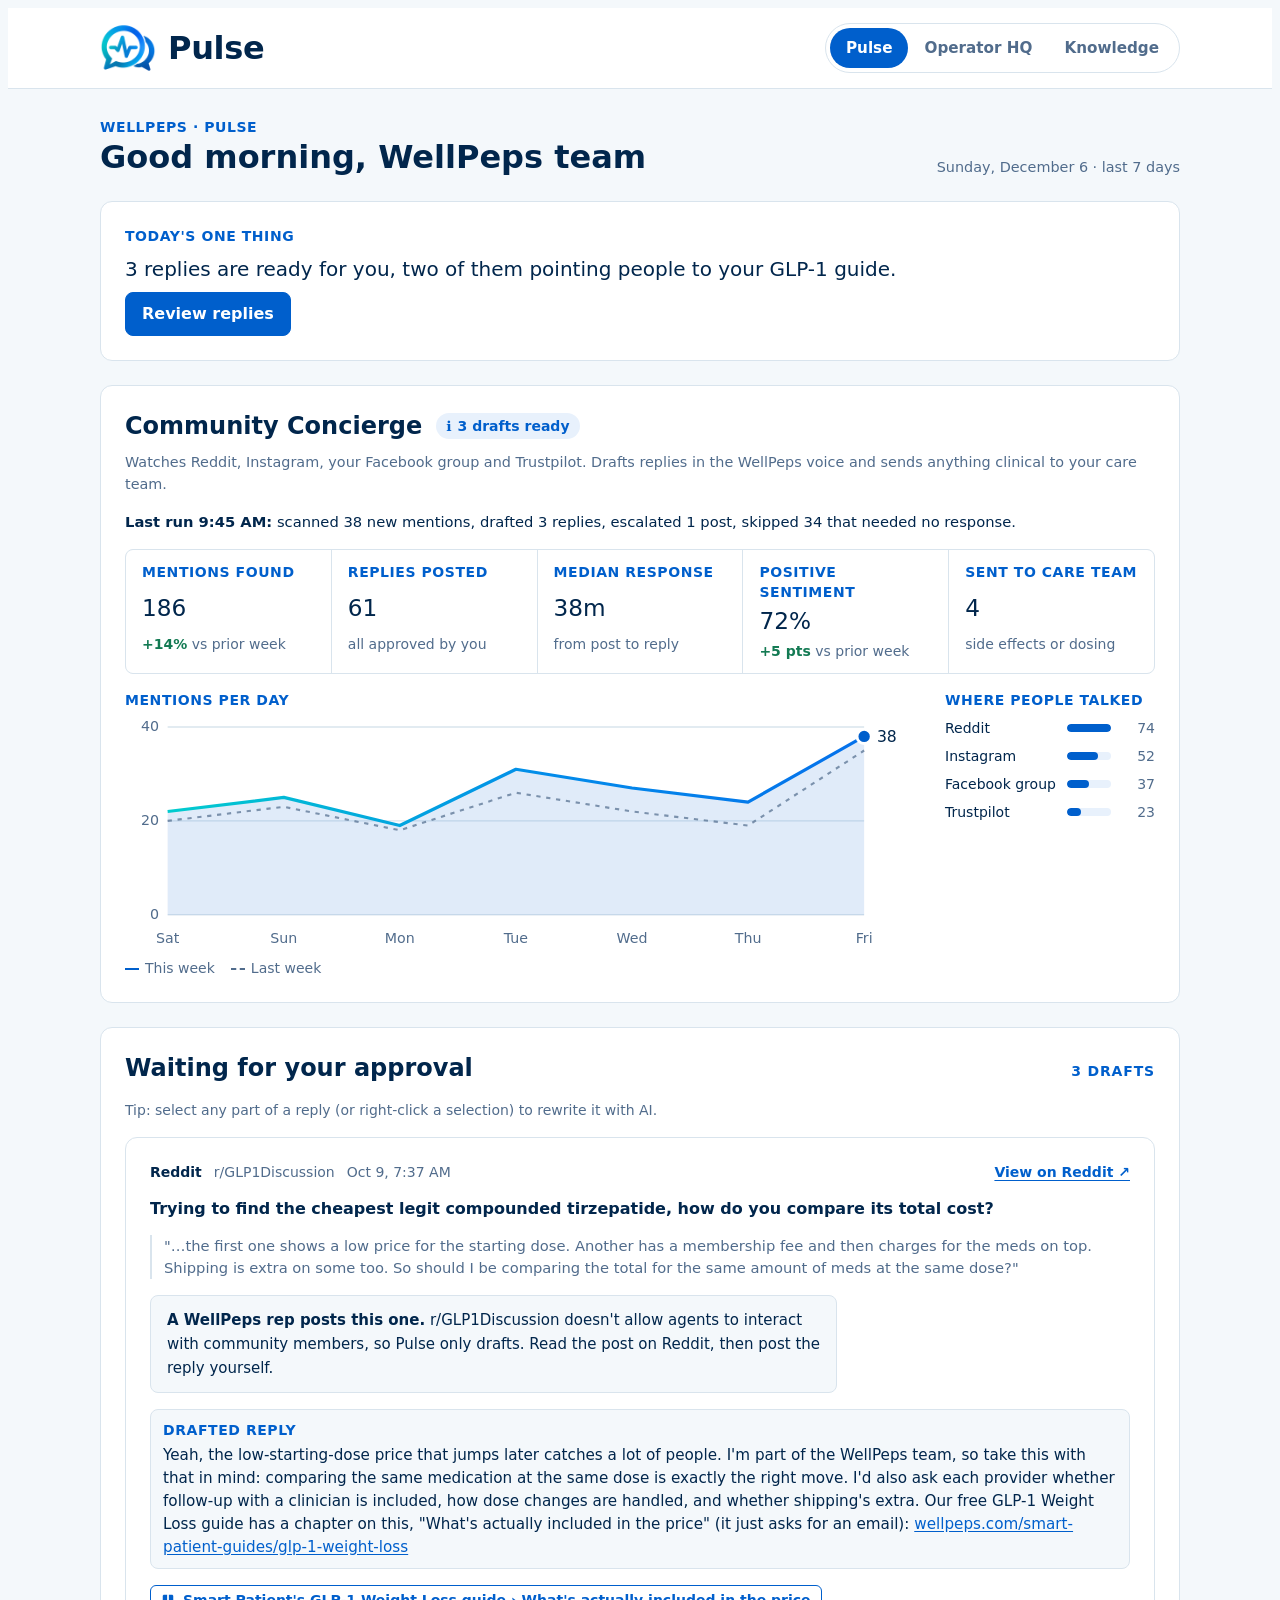
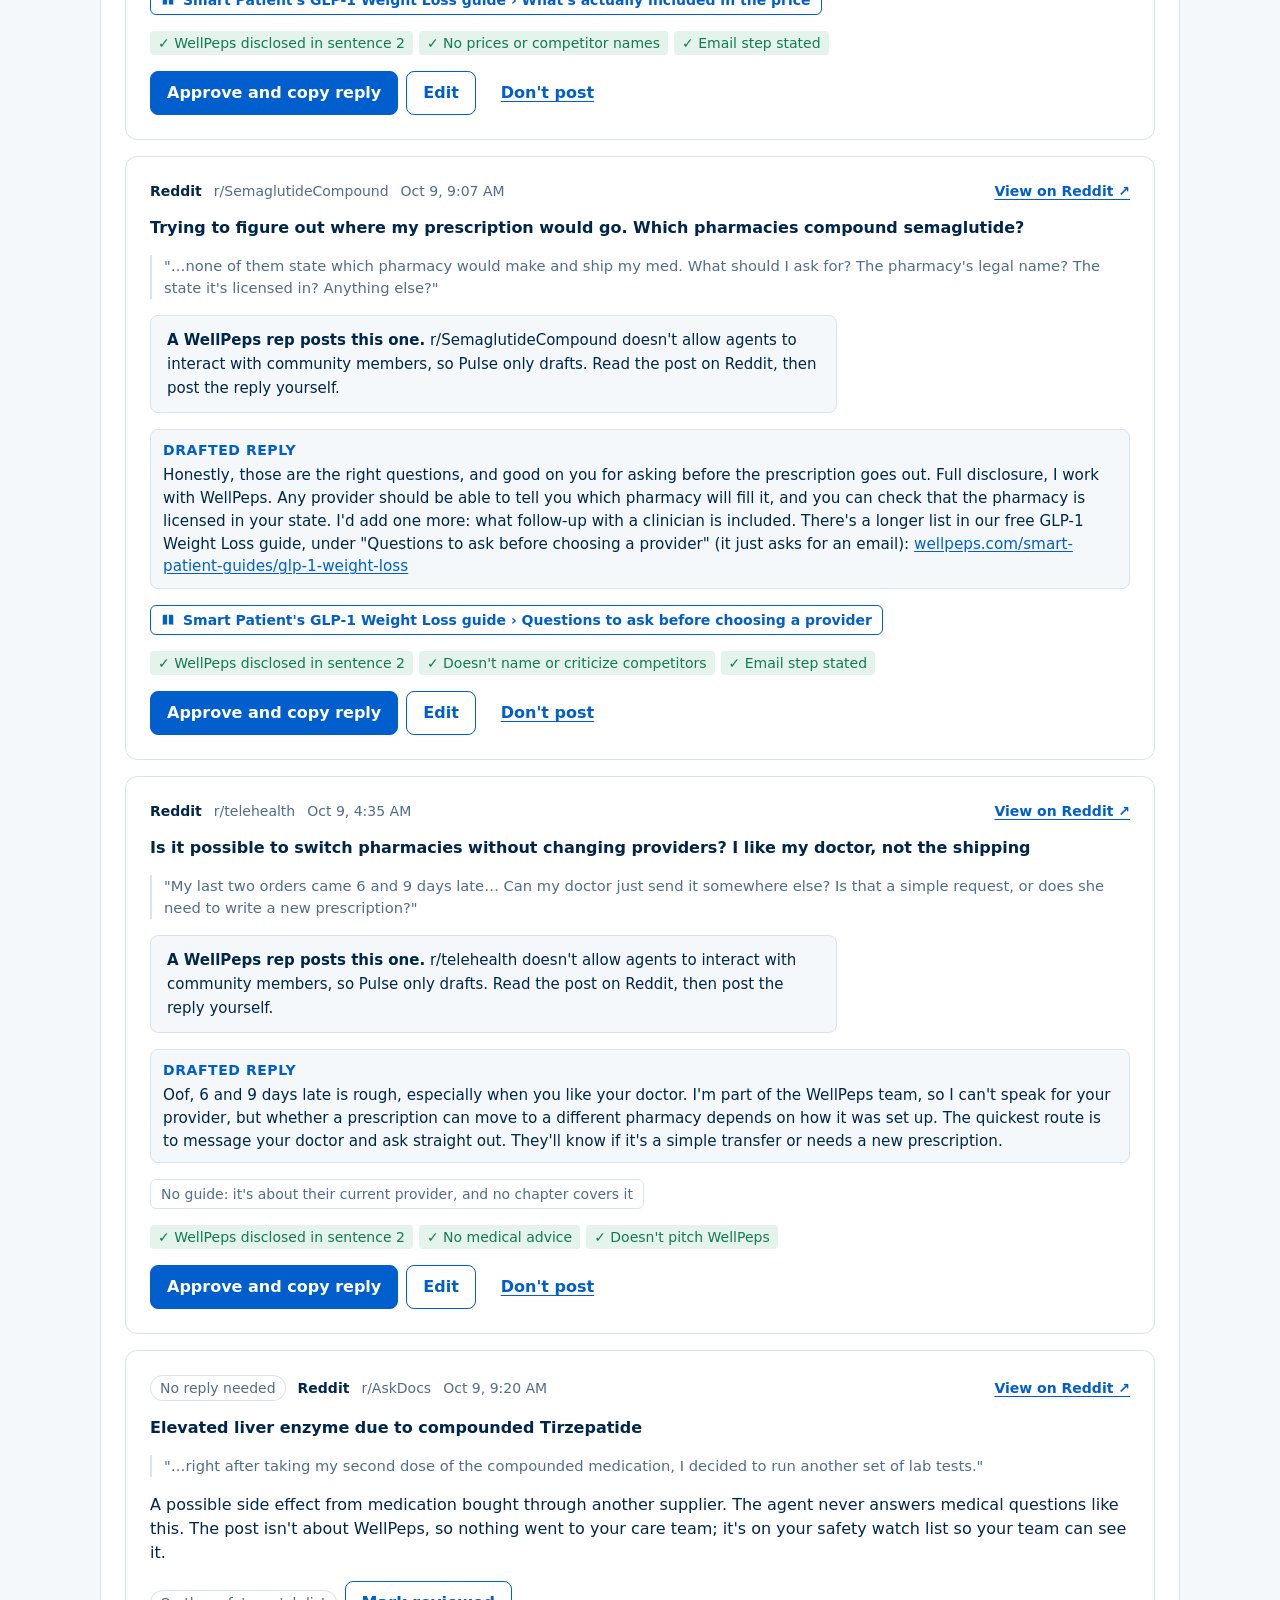
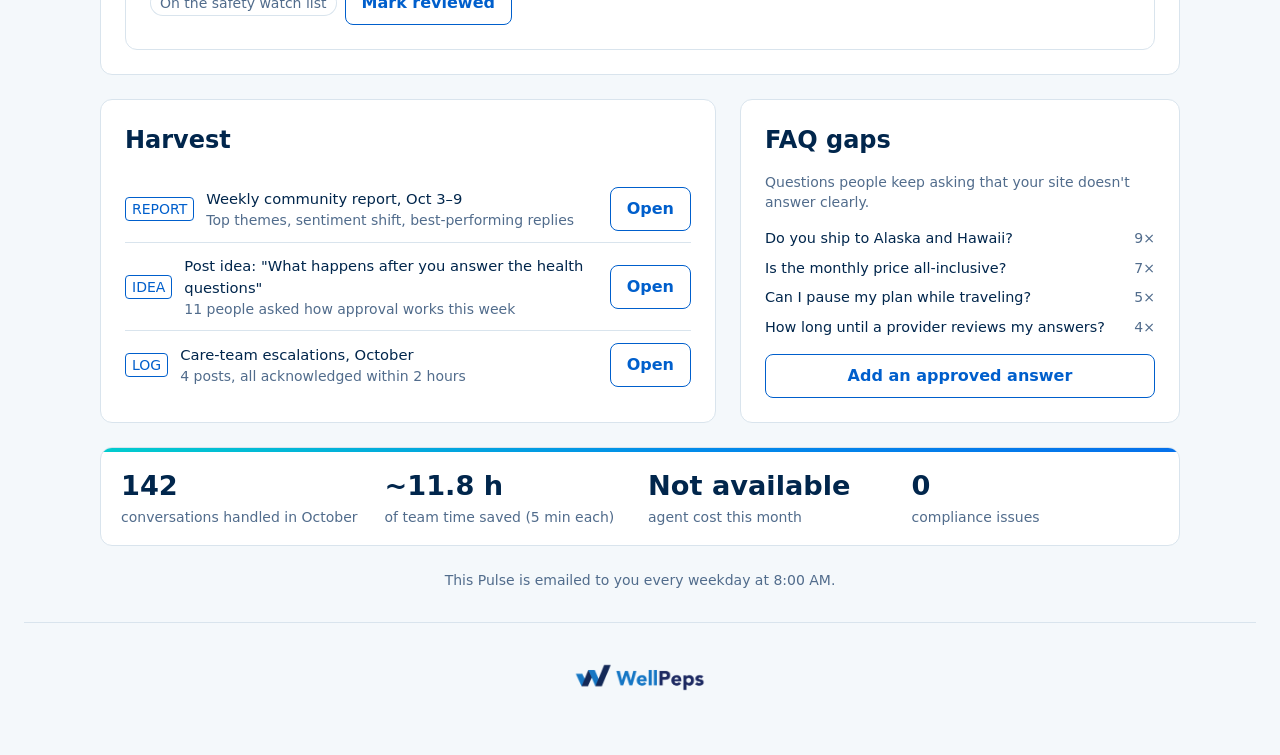
==== commit f8e6b6ef: "fix(design): show live month-to-date spend instead of a hard-coded $41.20 The prototype's agent spen" ====
--- a/design/pulse-dashboard/index.html
+++ b/design/pulse-dashboard/index.html
@@ -370,6 +370,20 @@
 .human-note { font-size: .9375rem; line-height: 1.5rem; color: var(--ink); background: var(--bg); border: 1px solid var(--line); border-radius: var(--r-control); padding: 12px 16px; max-width: 72ch; }
 .human-note b { font-weight: 600; }
 .item.done .act .btn { opacity: 1; }
+
+/* ---- pain points & emerging ICPs (Operator HQ) ---- */
+.pp-grid { display: grid; grid-template-columns: repeat(auto-fit, minmax(260px, 1fr)); gap: 24px; }
+.pp-col { display: grid; gap: 12px; align-content: start; min-width: 0; }
+.pp-col h3 { font-size: 1rem; font-weight: 600; }
+.pp-list, .pp-comp, .pp-icp { list-style: none; margin: 0; padding: 0; display: grid; gap: 16px; }
+.pp-list li, .pp-comp li, .pp-icp li { display: grid; gap: 6px; }
+.pp-row { display: flex; justify-content: space-between; align-items: baseline; gap: 8px; }
+.pp-n { font-size: .875rem; color: var(--muted); font-variant-numeric: tabular-nums; }
+.pp-quote { font-size: .875rem; line-height: 1.25rem; color: var(--accent); text-decoration: underline; text-underline-offset: 3px; overflow-wrap: anywhere; }
+.pp-icp p { font-size: .875rem; line-height: 1.25rem; color: var(--muted); }
+.pp-foot { font-size: .9375rem; padding-top: 12px; border-top: 1px solid var(--line); }
+
+.spend-split { display: block; font-size: .875rem; line-height: 1.25rem; color: var(--muted); }
 </style>
 </head>
 <body>
@@ -480,7 +494,7 @@
   <section class="value" aria-label="October so far">
     <div><p class="v num">142</p><p class="k">conversations handled in October</p></div>
     <div><p class="v num">~11.8 h</p><p class="k">of team time saved (5 min each)</p></div>
-    <div><p class="v num">$41.20</p><p class="k">agent cost this month</p></div>
+    <div><p class="v num" data-spend="total">…</p><p class="k" data-spend-note>agent cost this month</p></div>
     <div><p class="v num">0</p><p class="k">compliance issues</p></div>
   </section>
   <p class="digest">This Pulse is emailed to you every weekday at 8:00 AM.</p>
@@ -500,7 +514,7 @@
     <div class="panel"><span class="label">Waiting on approval</span><span class="v">3</span></div>
     <div class="panel"><span class="label">Open care-team escalations</span><span class="v">1</span></div>
     <div class="panel"><span class="label">Communities cleared to reply</span><span class="v">0<small class="mono" style="font-size:.9rem;color:var(--muted)"> / 31</small></span></div>
-    <div class="panel"><span class="label">Agent spend, October</span><span class="v">$41.20</span></div>
+    <div class="panel"><span class="label" data-spend-month>Agent spend this month</span><span class="v" data-spend="total">…</span><span class="spend-split" data-spend="split"></span></div>
   </div>
 
   <div class="hq-grid">
@@ -517,7 +531,7 @@
             <div><dt>Last run</dt><dd class="mono">9:45 AM</dd></div>
             <div><dt>Runs</dt><dd>Every 30 min</dd></div>
             <div><dt>Median approval wait</dt><dd class="mono">38m</dd></div>
-            <div><dt>Spend MTD</dt><dd class="mono">$34.60</dd></div>
+            <div><dt>Spend this month</dt><dd class="mono" data-spend="concierge">…</dd></div>
             <div><dt>Knows</dt><dd><a class="crumb" href="#knowledge">10 documents, 1 in review</a></dd></div>
           </dl>
           <div>
@@ -541,7 +555,7 @@
             <div><dt>Last run</dt><dd class="mono">9:42 AM</dd></div>
             <div><dt>Care-team response target</dt><dd>2 hours</dd></div>
             <div><dt>Open for</dt><dd class="mono">1h 03m</dd></div>
-            <div><dt>Spend MTD</dt><dd class="mono">$4.10</dd></div>
+            <div><dt>Spend this month</dt><dd class="mono" data-spend="safety">…</dd></div>
           </dl>
         </article>
 
@@ -555,7 +569,7 @@
             <div><dt>Last run</dt><dd>Fri 6:00 PM</dd></div>
             <div><dt>Runs</dt><dd>Fridays</dd></div>
             <div><dt>Sends to</dt><dd>Your team inbox</dd></div>
-            <div><dt>Spend MTD</dt><dd class="mono">$2.50</dd></div>
+            <div><dt>Spend this month</dt><dd class="mono" data-spend="reporter">…</dd></div>
           </dl>
         </article>
       </div>
@@ -584,6 +598,48 @@
       </section>
     </div>
   </div>
+
+  <section class="panel" id="insights" aria-labelledby="pp-h">
+    <div class="section-head">
+      <h2 id="pp-h">What people are struggling with</h2>
+      <span class="label">Reddit · Oct 9–15 · 19 relevant posts</span>
+    </div>
+    <p class="note">Pulse tracks complaints and questions so you can spot ongoing pain points and new kinds of customers. Every quote links to the original post.</p>
+    <div class="pp-grid">
+      <div class="pp-col">
+        <h3>Top pain points</h3>
+        <ol class="pp-list">
+          <li><div class="pp-row"><span>Price clarity</span><span class="pp-n">6 posts</span></div><div class="bar"><span style="width:100%"></span></div>
+            <a class="pp-quote" href="https://www.reddit.com/r/compoundedtirzepatide/comments/1x1exa2/what_should_i_check_first_when_picking_the_best/" target="_blank" rel="noopener">"some show a low first month but don't say what it costs once the dose goes up"</a></li>
+          <li><div class="pp-row"><span>Is it real care?</span><span class="pp-n">4 posts</span></div><div class="bar"><span style="width:67%"></span></div>
+            <a class="pp-quote" href="https://www.reddit.com/r/TeleMedicine/comments/1x6gy7s/im_confused_on_how_to_get_compounded_semaglutide/" target="_blank" rel="noopener">"Is there a review by a clinician, or do you fill out a form and pay?"</a></li>
+          <li><div class="pp-row"><span>Shipping and fulfillment</span><span class="pp-n">2 posts</span></div><div class="bar"><span style="width:33%"></span></div>
+            <a class="pp-quote" href="https://www.reddit.com/r/telehealth/comments/1x1c4f5/is_it_possible_to_switch_pharmacies_without/" target="_blank" rel="noopener">"My last two orders came 6 and 9 days late"</a></li>
+        </ol>
+      </div>
+      <div class="pp-col">
+        <h3>Complaints about other providers</h3>
+        <ul class="pp-comp">
+          <li><b>Noom Med</b> <span class="pp-n">prescription never sent</span>
+            <a class="pp-quote" href="https://www.reddit.com/r/Noom/comments/1x6tvki/noom_med_told_me_my_wegovy_prescription_was_sent/" target="_blank" rel="noopener">"What exactly am I paying $387 for"</a></li>
+          <li><b>Ivím Health</b> <span class="pp-n">via r/IVIMHEALTH · surprise prepay</span>
+            <a class="pp-quote" href="https://www.reddit.com/r/IVIMHEALTH/comments/1x1i8mn/what_is_the_cheapest_glp1_telehealth_provider/" target="_blank" rel="noopener">"my first charge was close to $600, not $199"</a></li>
+          <li><b>Unnamed provider</b> <span class="pp-n">membership on top of meds</span>
+            <a class="pp-quote" href="https://www.reddit.com/r/SemaglutideCompound/comments/1x1ifpg/what_is_the_cheapest_telehealth_company_to_start/" target="_blank" rel="noopener">"that's about $180, not $79"</a></li>
+        </ul>
+      </div>
+      <div class="pp-col">
+        <h3>Emerging customer types</h3>
+        <ul class="pp-icp">
+          <li><div class="pp-row"><b>Price comparers</b><span class="pp-n">6</span></div><p>Collect several quotes and want a fair way to compare total cost.</p></li>
+          <li><div class="pp-row"><b>Safety-first seekers</b><span class="pp-n">4</span></div><p>Want proof of a clinician's review, labs and which pharmacy fills it.</p></li>
+          <li><div class="pp-row"><b>Unhappy with current provider</b><span class="pp-n">2 <span class="pill">New</span></span></div><p>Like their doctor or plan, let down by operations. Most likely to switch.</p></li>
+          <li><div class="pp-row"><b>Insurance drop-outs</b><span class="pp-n">1 <span class="pill">New</span></span></div><p>Lost Wegovy or Zepbound coverage and moving to compounded options.</p></li>
+        </ul>
+      </div>
+    </div>
+    <p class="pp-foot">The top pain point lines up with your GLP-1 guide chapter <b>"What's actually included in the price."</b></p>
+  </section>
 
   <section class="panel" aria-labelledby="cm-h">
     <div class="section-head">
@@ -738,6 +794,27 @@
   greet();
   setInterval(greet, 60000);
 
+
+  // ----- spend: live from Pulse's usage records via the dev server (/api/spend) -----
+  (async function loadSpend() {
+    const usd = n => '$' + Number(n || 0).toFixed(2);
+    const set = (key, text) => document.querySelectorAll(`[data-spend="${key}"]`).forEach(el => { el.textContent = text; });
+    try {
+      const res = await fetch('/api/spend', { cache: 'no-store' });
+      const data = await res.json();
+      if (!data.ok) throw new Error(data.error || 'unavailable');
+      const a = data.claude.by_agent || {};
+      set('total', usd(data.total));
+      set('concierge', usd((a.triager || 0) + (a.drafter || 0) + (a.reviewer || 0)));
+      set('safety', usd(a.safety || 0));
+      set('reporter', usd((a.brief || 0) + (a.briefs || 0)));
+      set('split', `Claude ${usd(data.claude.total)} (estimate, on subscription) · Apify ${usd(data.apify.total)}`);
+      document.querySelectorAll('[data-spend-month]').forEach(el => { el.textContent = `Agent spend, ${data.month_label}`; });
+    } catch (_) {
+      ['total', 'concierge', 'safety', 'reporter'].forEach(k => set(k, 'Not available'));
+      set('split', "Start the Pulse dev server to see live spend.");
+    }
+  })();
   // ----- site router: #pulse, #hq, #knowledge -----
   const VIEWS = ['pulse', 'hq', 'knowledge'];
   function show(v) {
